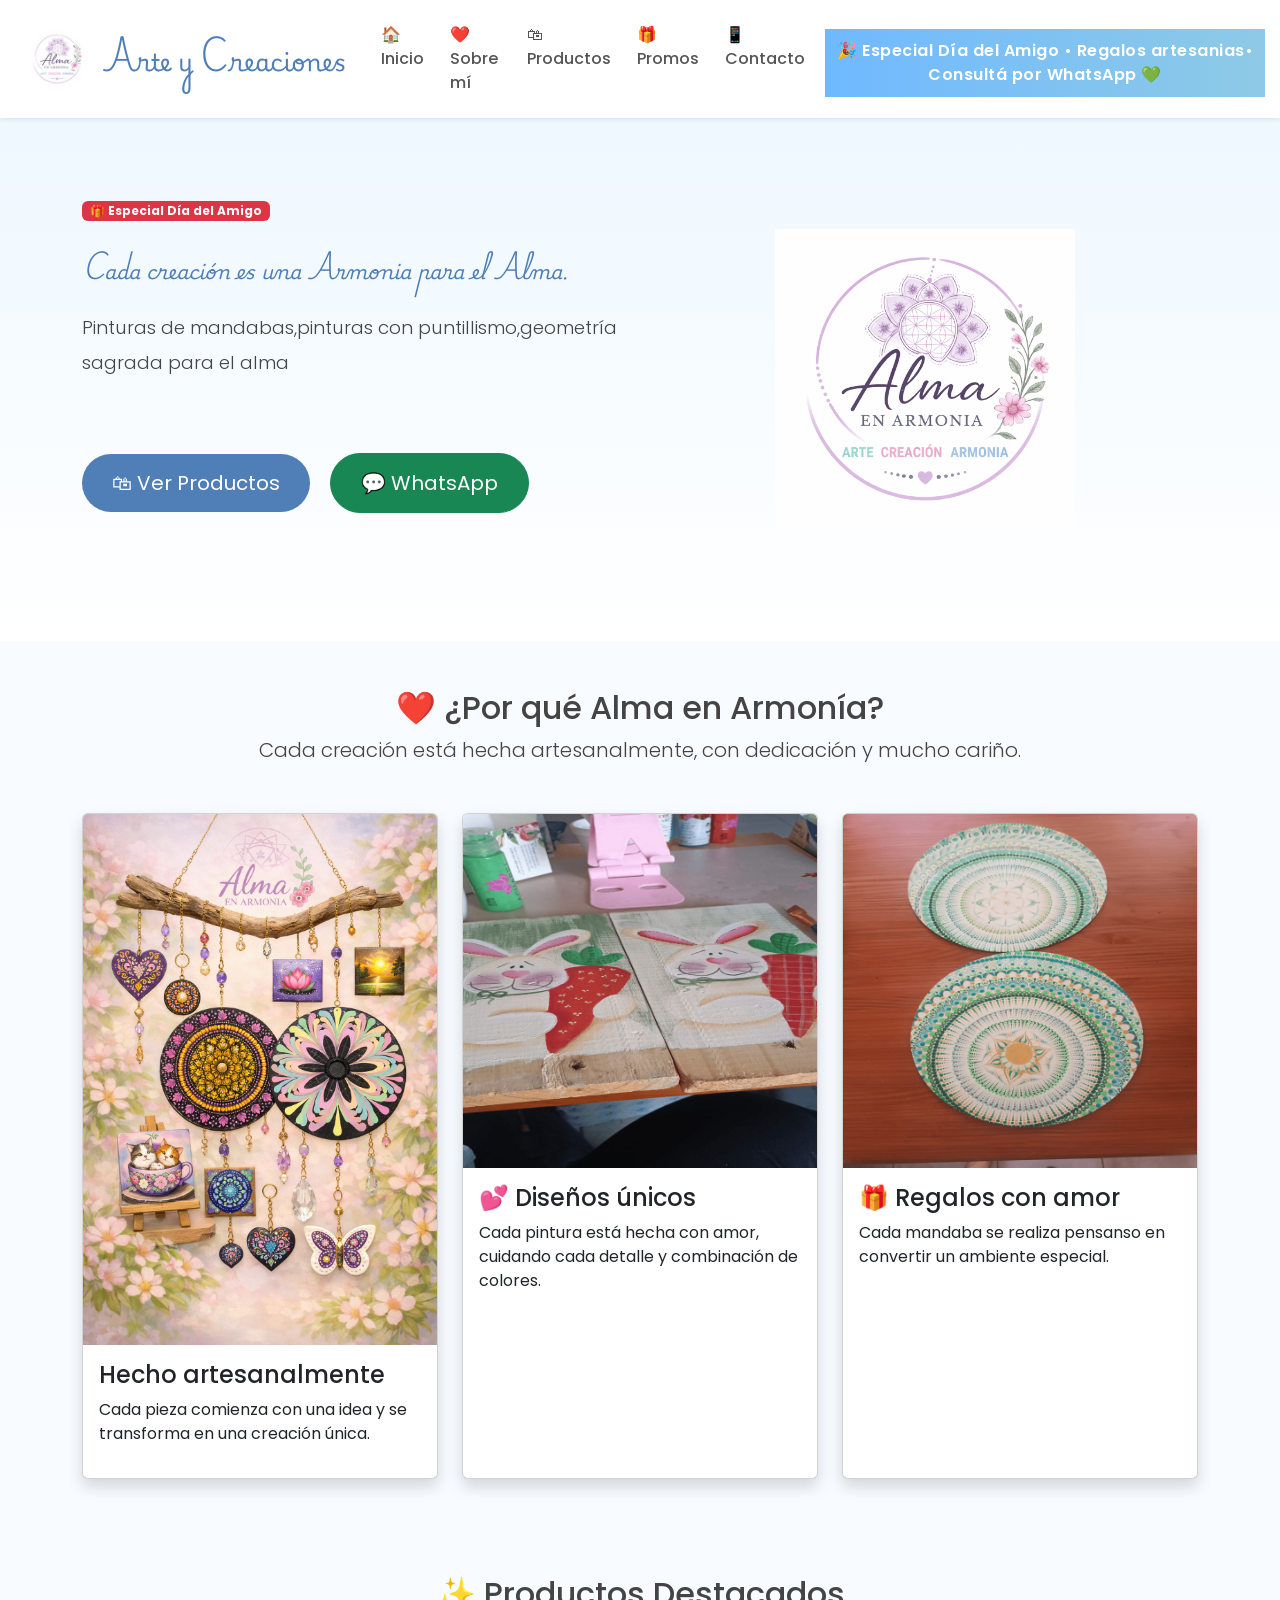
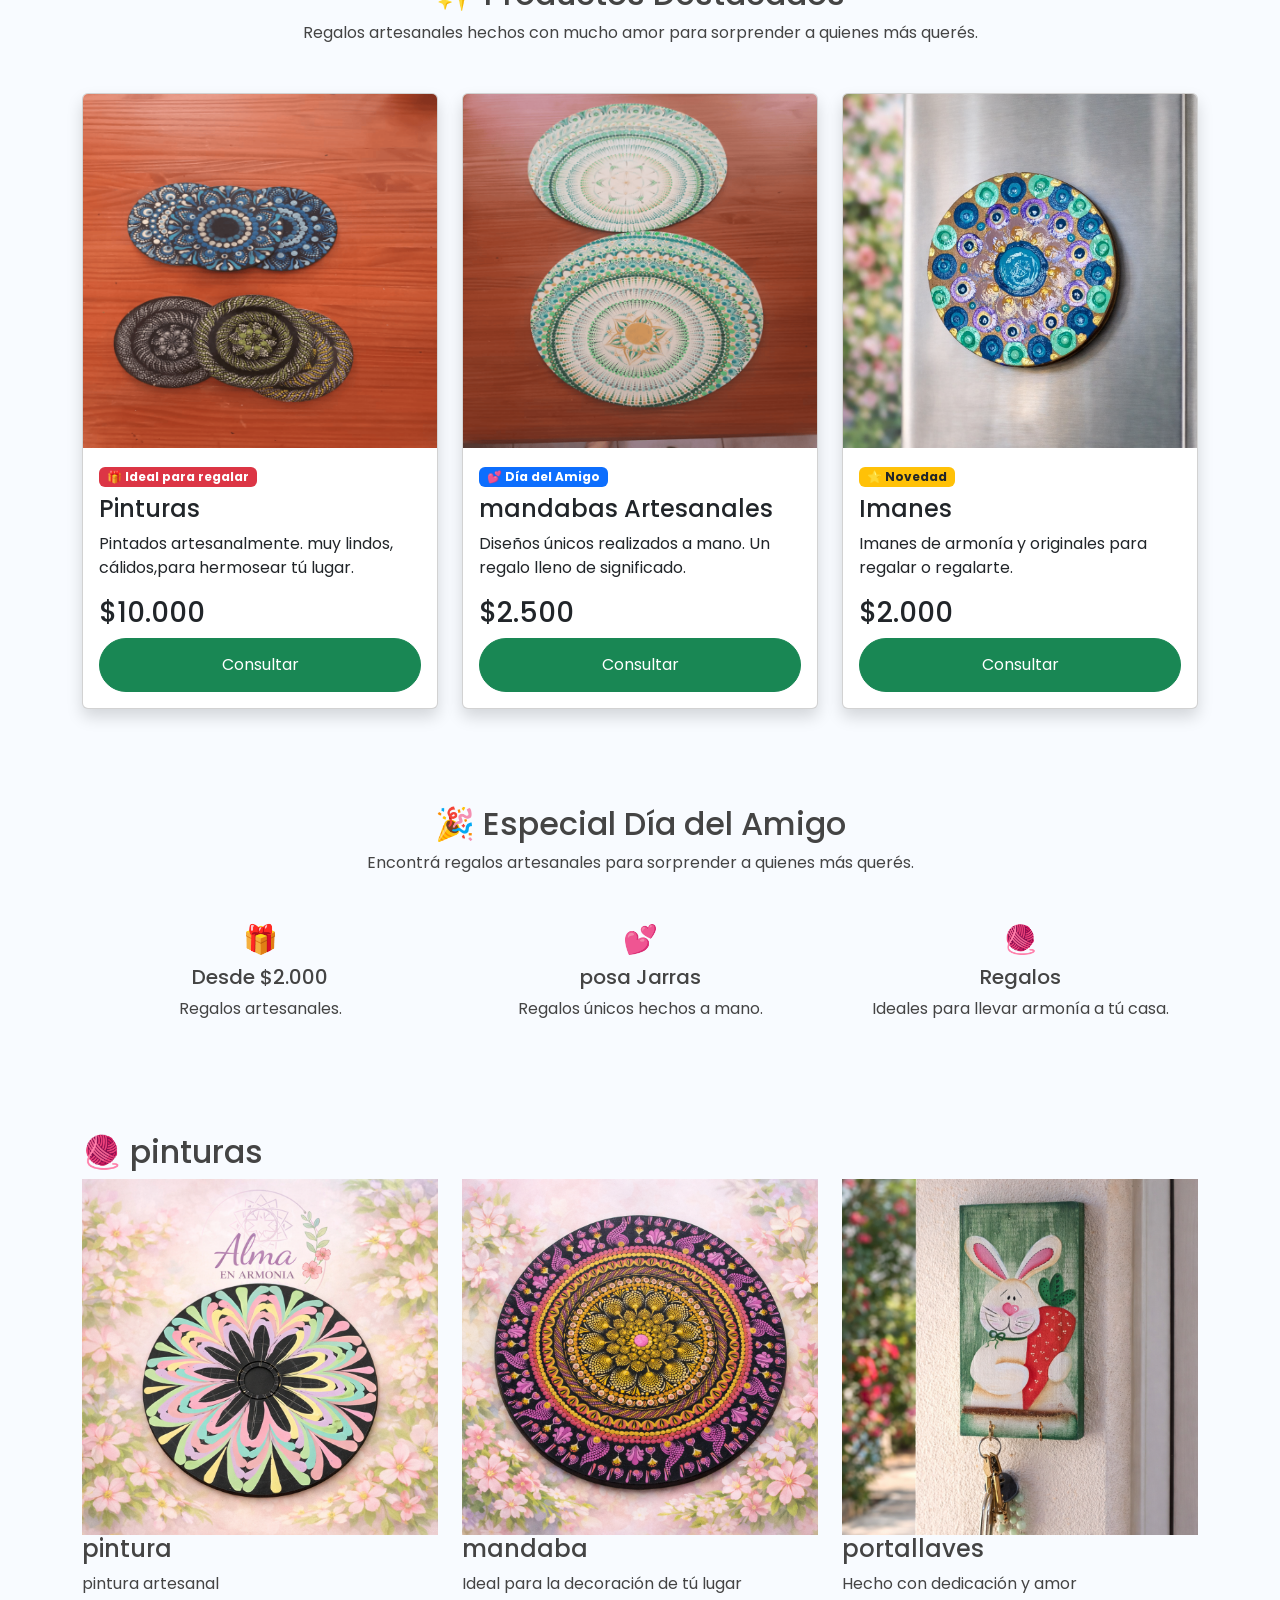
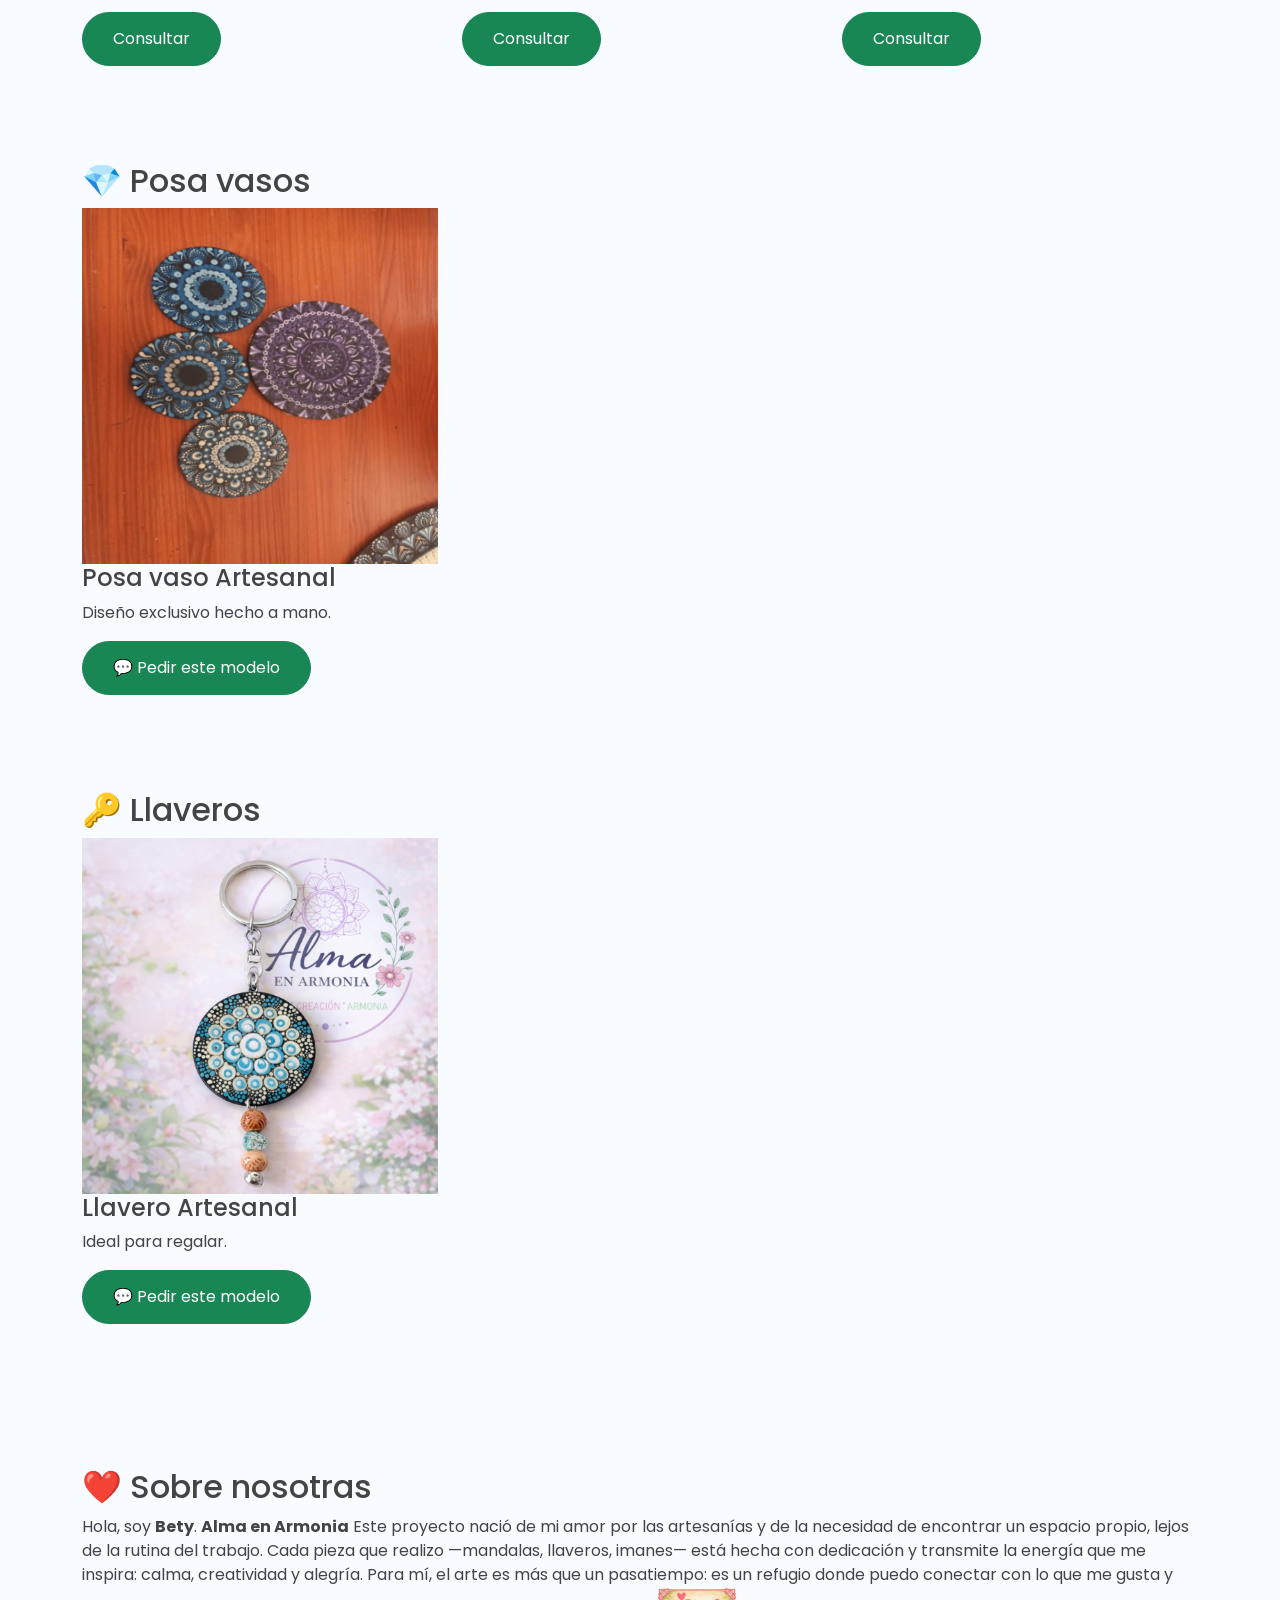
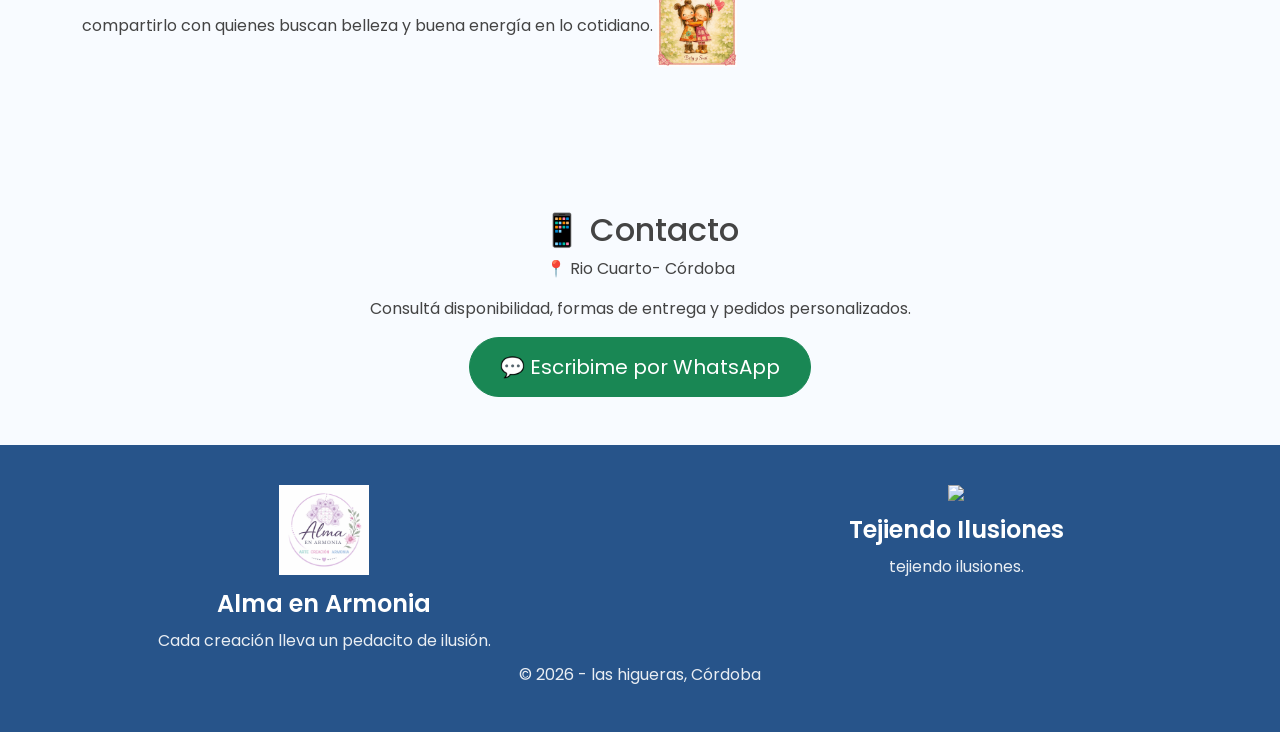
==== index.html @ ae24ccfe "log" ====
<!DOCTYPE html>
<html lang="es">

<head>

<meta charset="UTF-8">
<meta name="viewport" content="width=device-width, initial-scale=1">

<title>Alma en armonia</title>

<link href="https://cdn.jsdelivr.net/npm/bootstrap@5.3.8/dist/css/bootstrap.min.css" rel="stylesheet">

<link rel="stylesheet" href="estilos.css">

<link rel="preconnect" href="https://fonts.googleapis.com">

<link rel="preconnect" href="https://fonts.gstatic.com" crossorigin>

<link href="https://fonts.googleapis.com/css2?family=Poppins:wght@300;400;500;600;700&display=swap" rel="stylesheet">

<link rel="preconnect" href="https://fonts.googleapis.com">
<link rel="preconnect" href="https://fonts.gstatic.com" crossorigin>
<link href="https://fonts.googleapis.com/css2?family=Playwrite+ID:wght@100..400&display=swap" rel="stylesheet">

</head>

<body>

<!--================== NAVBAR ==================-->


<nav class="navbar navbar-expand-lg navbar-light bg-white shadow-sm sticky-top">

<div class="container">

<a class="navbar-brand d-flex align-items-center" href="#">

<img src="img/logo.png" class="logo-menu">

<span class="titulo-menu">

Arte y Creaciones

</span>

</a>

<button class="navbar-toggler"
type="button"
data-bs-toggle="collapse"
data-bs-target="#menu">

<span class="navbar-toggler-icon"></span>

</button>

<div class="collapse navbar-collapse"
id="menu">

<ul class="navbar-nav ms-auto">

<li class="nav-item">
<a class="nav-link" href="#inicio">
🏠 Inicio
</a>
</li>

<li class="nav-item">
<a class="nav-link" href="#sobre">
❤️ Sobre mí
</a>
</li>

<li class="nav-item">
<a class="nav-link" href="#productos">
🛍 Productos
</a>
</li>

<li class="nav-item">
<a class="nav-link" href="#promos">
🎁 Promos
</a>
</li>

<li class="nav-item">
<a class="nav-link" href="#contacto">
📱 Contacto
</a>
</li>

</ul>

</div>

</div>
<!-- BARRA SUPERIOR -->

<div class="promo-top mt-2">

    🎉 Especial Día del Amigo • Regalos artesanias• Consultá por WhatsApp 💚

</div>
</nav>

<!--================= HERO ==================-->

<header id="inicio" class="hero">

<div class="container">

<div class="row align-items-center">

<div class="col-lg-6 text-center text-lg-start">

<span class="badge bg-danger mb-3">
🎁 Especial Día del Amigo
</span>

<h3 class="frase">

Cada creación es una Armonia para el Alma.
</h3>

<p class="lead mt-4">

Pinturas de mandabas,pinturas con puntillismo,geometría sagrada para el alma
</p>

<div class="mt-4">

<a href="#productos"
class="btn btn-primary btn-lg me-3">

🛍 Ver Productos

</a>

<a href="https://wa.me/543584186004"
target="_blank"
class="btn btn-success btn-lg my-5">

💬 WhatsApp

</a>

</div>

</div>


<div class="col-lg-6 text-center">

<img src="img/logo.png"
class="logo-principal img-fluid">

</div>

</div>

</div>

</header>
<!-- ===========================
¿POR QUÉ ELEGIR Alma en Arminia?
=========================== -->

<section id="historia" class="container py-5">

<div class="text-center mb-5">

<h2 class="titulo-seccion">

❤️ ¿Por qué Alma en Armonía?

</h2>

<p class="lead">

Cada creación está hecha artesanalmente, con dedicación y mucho cariño.

</p>

</div>

<div class="row g-4">

<div class="col-lg-4">

<div class="card h-100 shadow">

<img src="img/portada.png"
class="card-img-top historia-img"
alt="Creando llavero">

<div class="card-body">

<h4> Hecho artesanalmente</h4>

<p>

Cada pieza comienza con una idea  y se transforma en una creación única.

</p>

</div>

</div>

</div>

<div class="col-lg-4">

<div class="card h-100 shadow">

<img src="img/pinturas1.png"
class="card-img-top historia-img"
alt="Pinturas">

<div class="card-body">

<h4>💕 Diseños únicos</h4>

<p>

Cada pintura está hecha con amor, cuidando cada detalle y combinación de colores.

</p>

</div>

</div>

</div>

<div class="col-lg-4">

<div class="card h-100 shadow">

<img src="img/mandabas1.png"
class="card-img-top historia-img"
alt="Llaveros">

<div class="card-body">

<h4>🎁 Regalos con amor</h4>

<p>

Cada mandaba se realiza pensanso en convertir un ambiente especial.

</p>

</div>

</div>

</div>

</div>

</section>



<!--================== CARRUSEL ==================-->
<!-- PRODUCTOS DESTACADOS -->

<section id="productos" class="container py-5">

    <div class="text-center mb-5">
        <h2 class="titulo-seccion">
            ✨ Productos Destacados
        </h2>

        <p class="subtitulo">
            Regalos artesanales hechos con mucho amor para sorprender a quienes más querés.
        </p>
    </div>

    <div class="row g-4">

        <!-- pinturas -->

        <div class="col-md-4">

            <div class="card producto shadow h-100">

                <img src="img/posaVaso2.png" class="card-img-top" alt="pinturas">

                <div class="card-body">

                    <span class="badge bg-danger mb-2">
                        🎁 Ideal para regalar
                    </span>

                    <h4>Pinturas</h4>

                    <p>
                        Pintados artesanalmente.
                        muy lindos, cálidos,para hermosear tú lugar.
                    </p>

                    <h3 class="precio">$10.000</h3>

                    <a
                    href="https://wa.me/543584186004?text=Hola%20Bety,%20me%20interesan%20los%llaveros%20artesanales."
                    target="_blank"
                    class="btn btn-success w-100">

                    <i class="bi bi-whatsapp"></i>

                    Consultar

                    </a>

                </div>

            </div>

        </div>


        <!-- mandabas -->

        <div class="col-md-4">

            <div class="card producto shadow h-100">

                <img src="img/mandabas1.png" class="card-img-top" alt="Mandabas">

                <div class="card-body">

                    <span class="badge bg-primary mb-2">
                        💕 Día del Amigo
                    </span>

                    <h4>mandabas Artesanales</h4>

                    <p>
                        Diseños únicos realizados a mano.
                        Un regalo lleno de significado.
                    </p>

                    <h3 class="precio">$2.500</h3>

                    <a
                    href="https://wa.me/543584186004?text=Hola%20Bety,%20quiero%20información%20sobre%20las%20mandabas."
                    target="_blank"
                    class="btn btn-success w-100">

                    <i class="bi bi-whatsapp"></i>

                    Consultar

                    </a>

                </div>

            </div>

        </div>


        <!-- imanes -->

        <div class="col-md-4">

            <div class="card producto shadow h-100">

                <img src="img/imanes1.png" class="card-img-top" alt="Imanes">

                <div class="card-body">

                    <span class="badge bg-warning text-dark mb-2">
                        ⭐ Novedad
                    </span>

                    <h4>Imanes</h4>

                    <p>
                        Imanes de armonía y originales para regalar o regalarte.
                    </p>

                    <h3 class="precio">$2.000</h3>

                    <a
                    href="https://wa.me/543584186004?text=Hola%20Bety,%20me%20gustaría%20conocer%20los%20imanes."
                    target="_blank"
                    class="btn btn-success w-100">

                    <i class="bi bi-whatsapp"></i>

                    Consultar

                    </a>

                </div>

            </div>

        </div>

    </div>

</section>
<section id="promos" class="container py-5">

<div class="text-center">

<h2>🎉 Especial Día del Amigo</h2>

<p>

Encontrá regalos artesanales para sorprender a quienes más querés.

</p>

</div>

<div class="row text-center mt-5">

<div class="col-md-4">

<h3>🎁</h3>

<h5>Desde $2.000</h5>

<p>Regalos artesanales.</p>

</div>

<div class="col-md-4">

<h3>💕</h3>

<h5>posa Jarras</h5>

<p>Regalos únicos hechos a mano.</p>

</div>

<div class="col-md-4">

<h3>🧶</h3>

<h5>Regalos</h5>

<p>Ideales para llevar armonía a tú casa.</p>

</div>

</div>

</section>

<!--================== pinturas ==================-->

<section id="pinturas" class="container py-5">

    <h2 class="titulo-seccion">
        🧶 pinturas
    </h2>

    <div class="row g-4">

        <div class="col-md-4">
            <div class="producto">

                <img src="img/pintura8.png" class="img-fluid">

                <h4>pintura</h4>

                <p>
                    pintura artesanal
                </p>

                <a href="https://wa.me/543584186004"
                   target="_blank"
                   class="btn btn-success">
                    Consultar
                </a>

            </div>
        </div>

        <div class="col-md-4">
            <div class="producto">

                <img src="img/pinturas4 (2).png" class="img-fluid">

                <h4>mandaba</h4>

                <p>
                    Ideal para la decoración de tú lugar
                </p>

                <a href="https://wa.me/543584186004"
                   target="_blank"
                   class="btn btn-success">
                    Consultar
                </a>

            </div>
        </div>

        <div class="col-md-4">
            <div class="producto">

                <img src="img/portallaves1 (1).png" class="img-fluid">

                <h4>portallaves</h4>

                <p>
                    Hecho con dedicación y amor
                </p>

                <a href="https://wa.me/543584186004"
                   target="_blank"
                   class="btn btn-success">
                    Consultar
                </a>

            </div>
        </div>

    </div>

</section>

<!--================== Posavasos ==================-->

<section id="posa vasos" class="container py-5">

    <h2 class="titulo-seccion">
        💎 Posa vasos
    </h2>

    <div class="row g-4">

        <div class="col-md-4">
            <div class="producto">
                <img src="img/posaVaso.png" class="img-fluid">
                <h4>Posa vaso Artesanal</h4>
                <p>Diseño exclusivo hecho a mano.</p>

                <a href="https://wa.me/5493584321116"
                   target="_blank"
                   class="btn btn-success">
                    💬 Pedir este modelo
                </a>
            </div>
        </div>

    </div>

</section>


<!--================== LLAVEROS ==================-->

<section id="llaveros" class="container py-5">

    <h2 class="titulo-seccion">
        🔑 Llaveros
    </h2>

    <div class="row g-4">

        <div class="col-md-4">
            <div class="producto">

                <img src="img/llaveros1.png" class="img-fluid">

                <h4>Llavero Artesanal</h4>

                <p>Ideal para regalar.</p>

                <a href="https://wa.me/543584186004"
                   target="_blank"
                   class="btn btn-success">
                    💬 Pedir este modelo
                </a>

            </div>
        </div>

    </div>

</section>


<!--================== SOBRE MI ==================-->

<section id="sobre" class="container py-5">

<div class="sobre-mi my-5">

<h2>❤️ Sobre nosotras</h2>

<p>

Hola, soy <strong>Bety</strong>.
<strong>Alma en Armonia</strong> 
 Este proyecto nació de mi amor por las artesanías y de la necesidad de encontrar un espacio propio, lejos de la rutina del trabajo.

Cada pieza que realizo —mandalas, llaveros, imanes— está hecha con dedicación y transmite la energía que me inspira: calma, creatividad y alegría. Para mí, el arte es más que un pasatiempo: es un refugio donde puedo conectar con lo que me gusta y compartirlo con quienes buscan belleza y buena energía en lo cotidiano.
<img src="img/nosotras.png" alt="Bety y Susi" width="80" height="80">
</p>

</div>

</section>


<!--================== CONTACTO ==================-->

<section id="contacto" class="container py-5">

<div class="text-center">

<h2>📱 Contacto</h2>

<p>

📍 Rio Cuarto- Córdoba

</p>

<p>

Consultá disponibilidad, formas de entrega y pedidos personalizados.

</p>

<a href="https://wa.me/543584186004?text=Hola%20Bety,%20quiero%20hacer%20una%20consulta."
target="_blank"
class="btn btn-success btn-lg">

💬 Escribime por WhatsApp

</a>

</div>

</section>

<!--================== FOOTER ==================-->

<footer class="footer">
<div class="row">
    <div class="col-md-6">
        <img src="img/logo.png"
class="logo-footer">

<h4>Alma en Armonia</h4>

<p>

Cada creación lleva un pedacito de ilusión.

</p>
    </div>

    <div class="col-md-6">
<a href="https://sublanco.github.io/tejiendo-ilusiones/">
<img src="https://sublanco.github.io/tejiendo-ilusiones/img/logo.png"
class="logo-footer">
</a>
<h4>Tejiendo Ilusiones</h4>

<p>

tejiendo ilusiones.

</p>
</div>
</div>


<p>

© 2026 - las higueras, Córdoba

</p>

</footer>

<script src="https://cdn.jsdelivr.net/npm/bootstrap@5.3.8/dist/js/bootstrap.bundle.min.js"></script>

<script src="script.js"></script>

</body>

</html>
---- estilos.css ----
/*=========================================
ALMA EN ARMONIA 1
=========================================*/

@import url('https://fonts.googleapis.com/css2?family=Poppins:wght@300;400;500;600;700;800&display=swap');

*{
    margin:0;
    padding:0;
    box-sizing:border-box;
}

html{
    scroll-behavior:smooth;
}

body{

    font-family:'Poppins',sans-serif;

    background:#f8fbff;

    color:#444;

}

/*=========================================
COLORES
=========================================*/

:root{

--celeste:#8ecae6;

--azul:#4f7fb6;

--azulOscuro:#27548A;

--blanco:#ffffff;

--gris:#f2f5f8;

--verde:#25D366;

--sombra:0 10px 25px rgba(0,0,0,.10);

}

/*=========================================
BARRA SUPERIOR
=========================================*/

.promo-top{

background:linear-gradient(90deg,#6fb9ff,#8ecae6);

color:white;

text-align:center;

padding:10px;

font-weight:600;

letter-spacing:.5px;

}

/*=========================================
NAVBAR
=========================================*/

.navbar{

background:white!important;

box-shadow:0 3px 12px rgba(0,0,0,.08);

padding:15px;

}

.logo-menu{

width:60px;

border-radius:50%;

}

.titulo-menu{

margin-left:15px;

font-family: "Playwrite ID", cursive;
font-size: 1.5rem;
font-weight: 700;
font-style: normal;

color:var(--azul);

}

.nav-link{

font-weight:500;

margin-left:10px;

color:#555!important;

transition:.3s;

}

.nav-link:hover{

color:var(--azul)!important;

}

/*=========================================
HERO
=========================================*/

.hero{

padding:80px 0;

background:linear-gradient(#eef8ff,#ffffff);

}

.logo-principal{

width:300px;

animation:flotar 4s infinite;

}

.hero h1{

font-size:3.4rem;

font-weight:800;

color:var(--azulOscuro);

}

.frase{

margin-top:15px;

font-size:1.2rem;

font-weight:500;

color:var(--azul);

font-style:italic;

font-family: "Playwrite ID", cursive;

line-height: 1.8;

}

.hero p{

font-size:1.15rem;

line-height:1.9;

margin-top:25px;

}

.btn-primary{

background:var(--azul);

border:none;

padding:14px 30px;

border-radius:50px;

}

.btn-success{

border-radius:50px;

padding:14px 30px;

}

.btn-primary:hover{

background:var(--azulOscuro);

}

/*=========================================
ANIMACIÓN
=========================================*/

@keyframes flotar{

0%{

transform:translateY(0px);

}

50%{

transform:translateY(-10px);

}

100%{

transform:translateY(0px);

}
}
/*=========================================
FOOTER
=========================================*/

.footer{

    background:#27548A;
    color:white;
    text-align:center;
    padding:40px 20px;
}

.logo-footer{
    width:90px;
    height:auto;
    margin-bottom:15px;
}

.footer h4{
    margin-bottom:10px;
    font-weight:600;
}

.footer p{
    margin:5px 0;
    opacity:0.9;
}
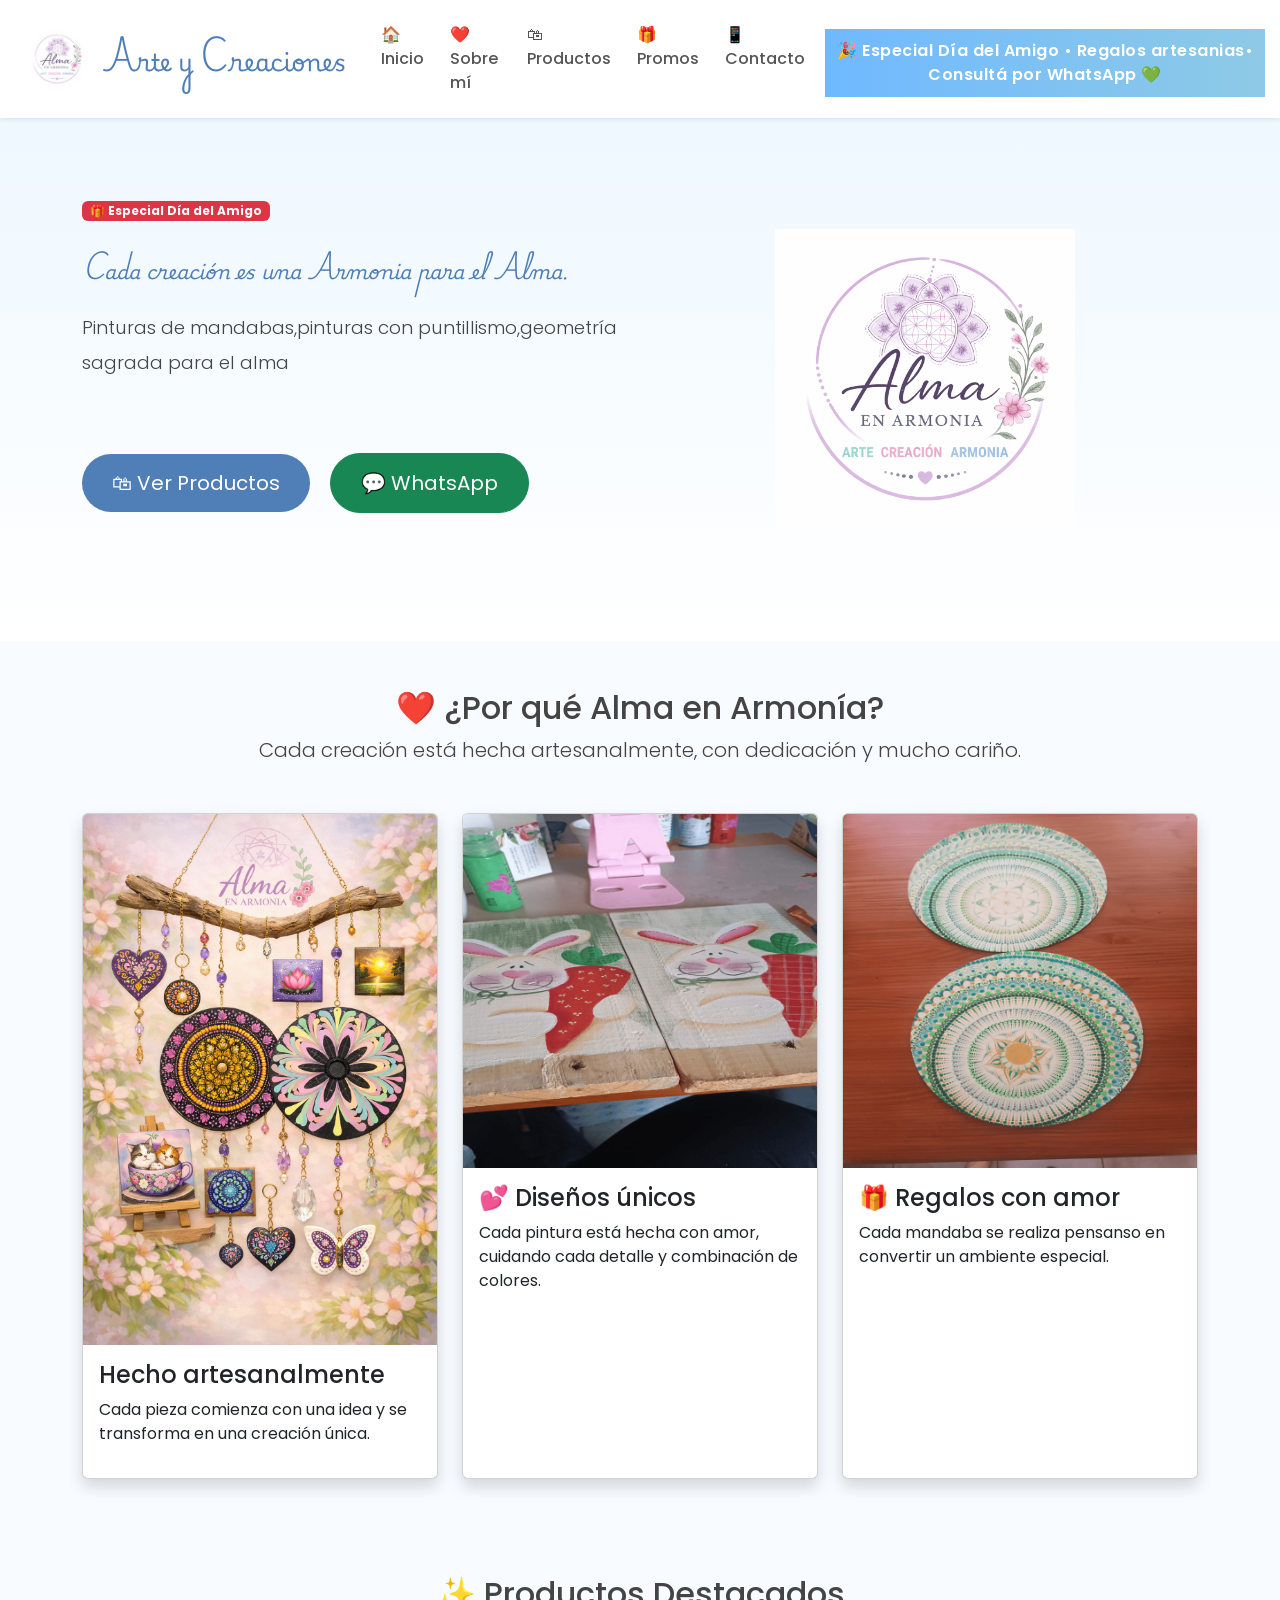
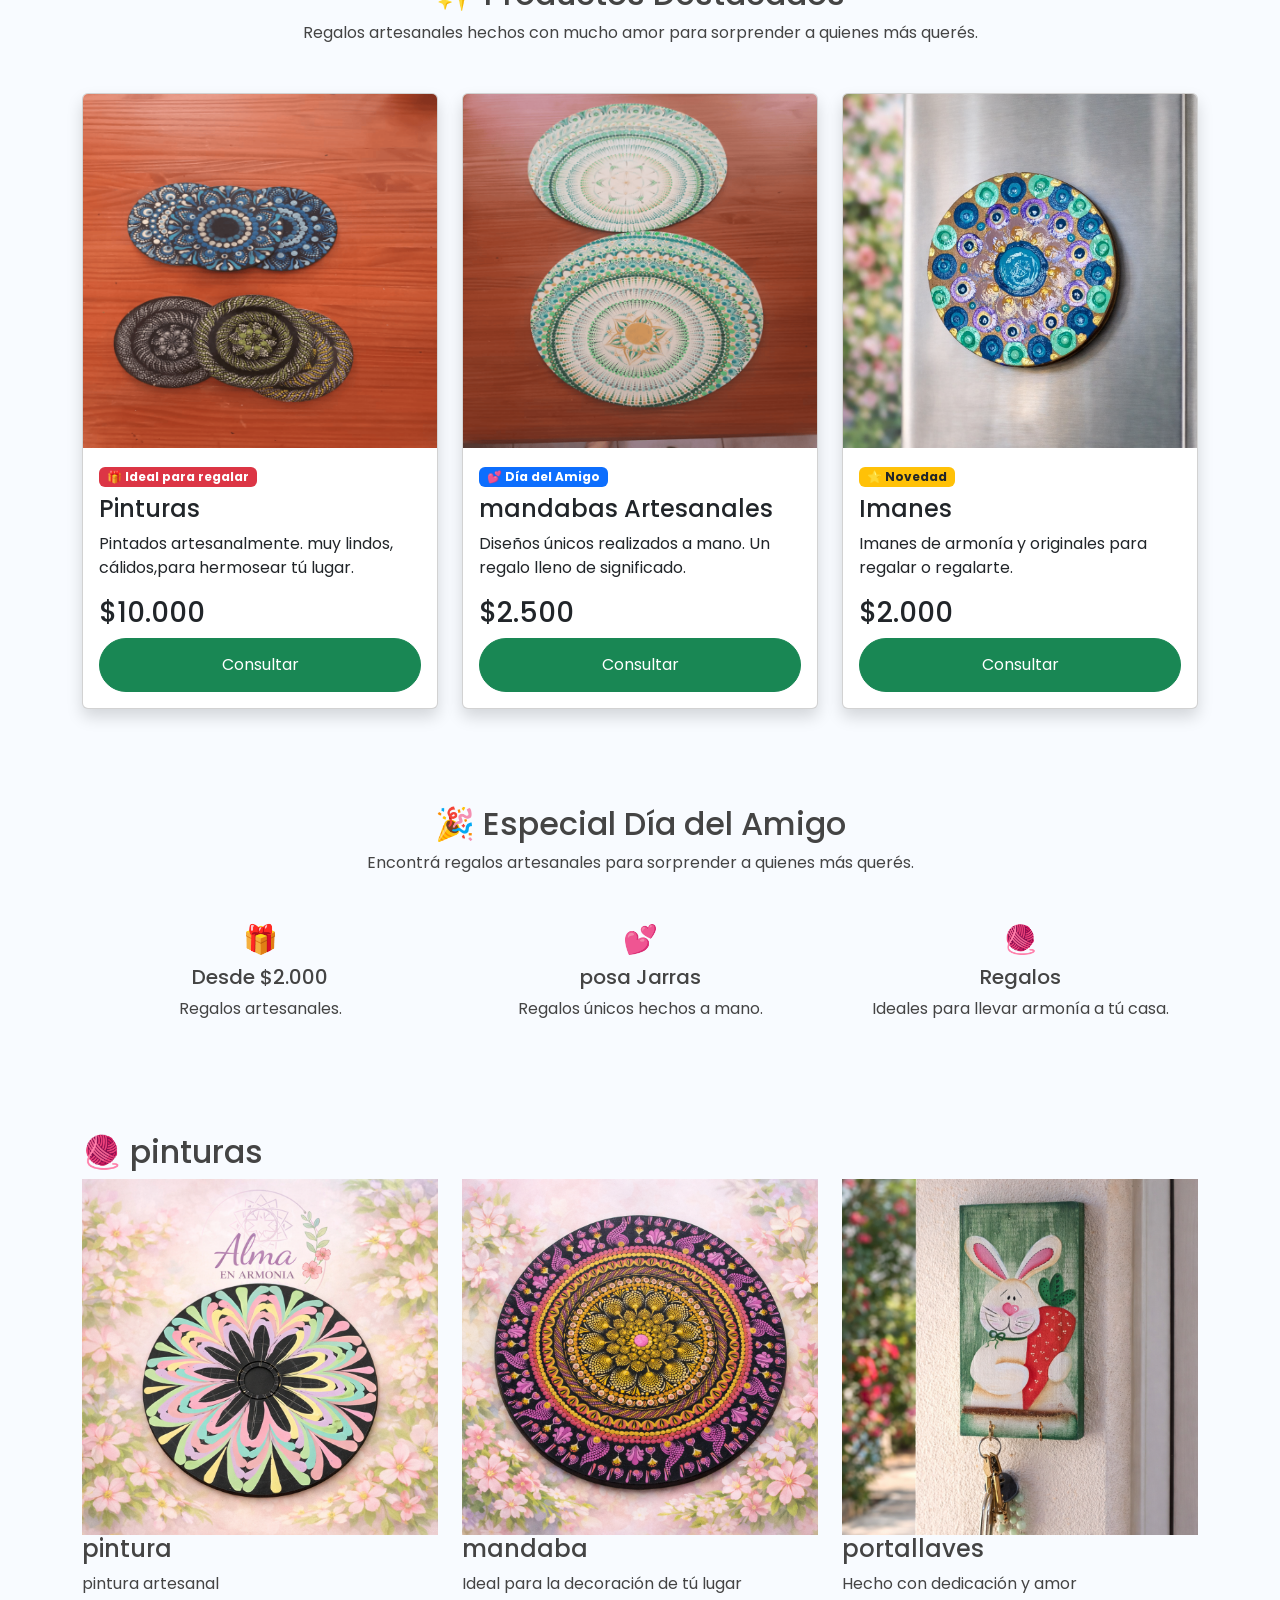
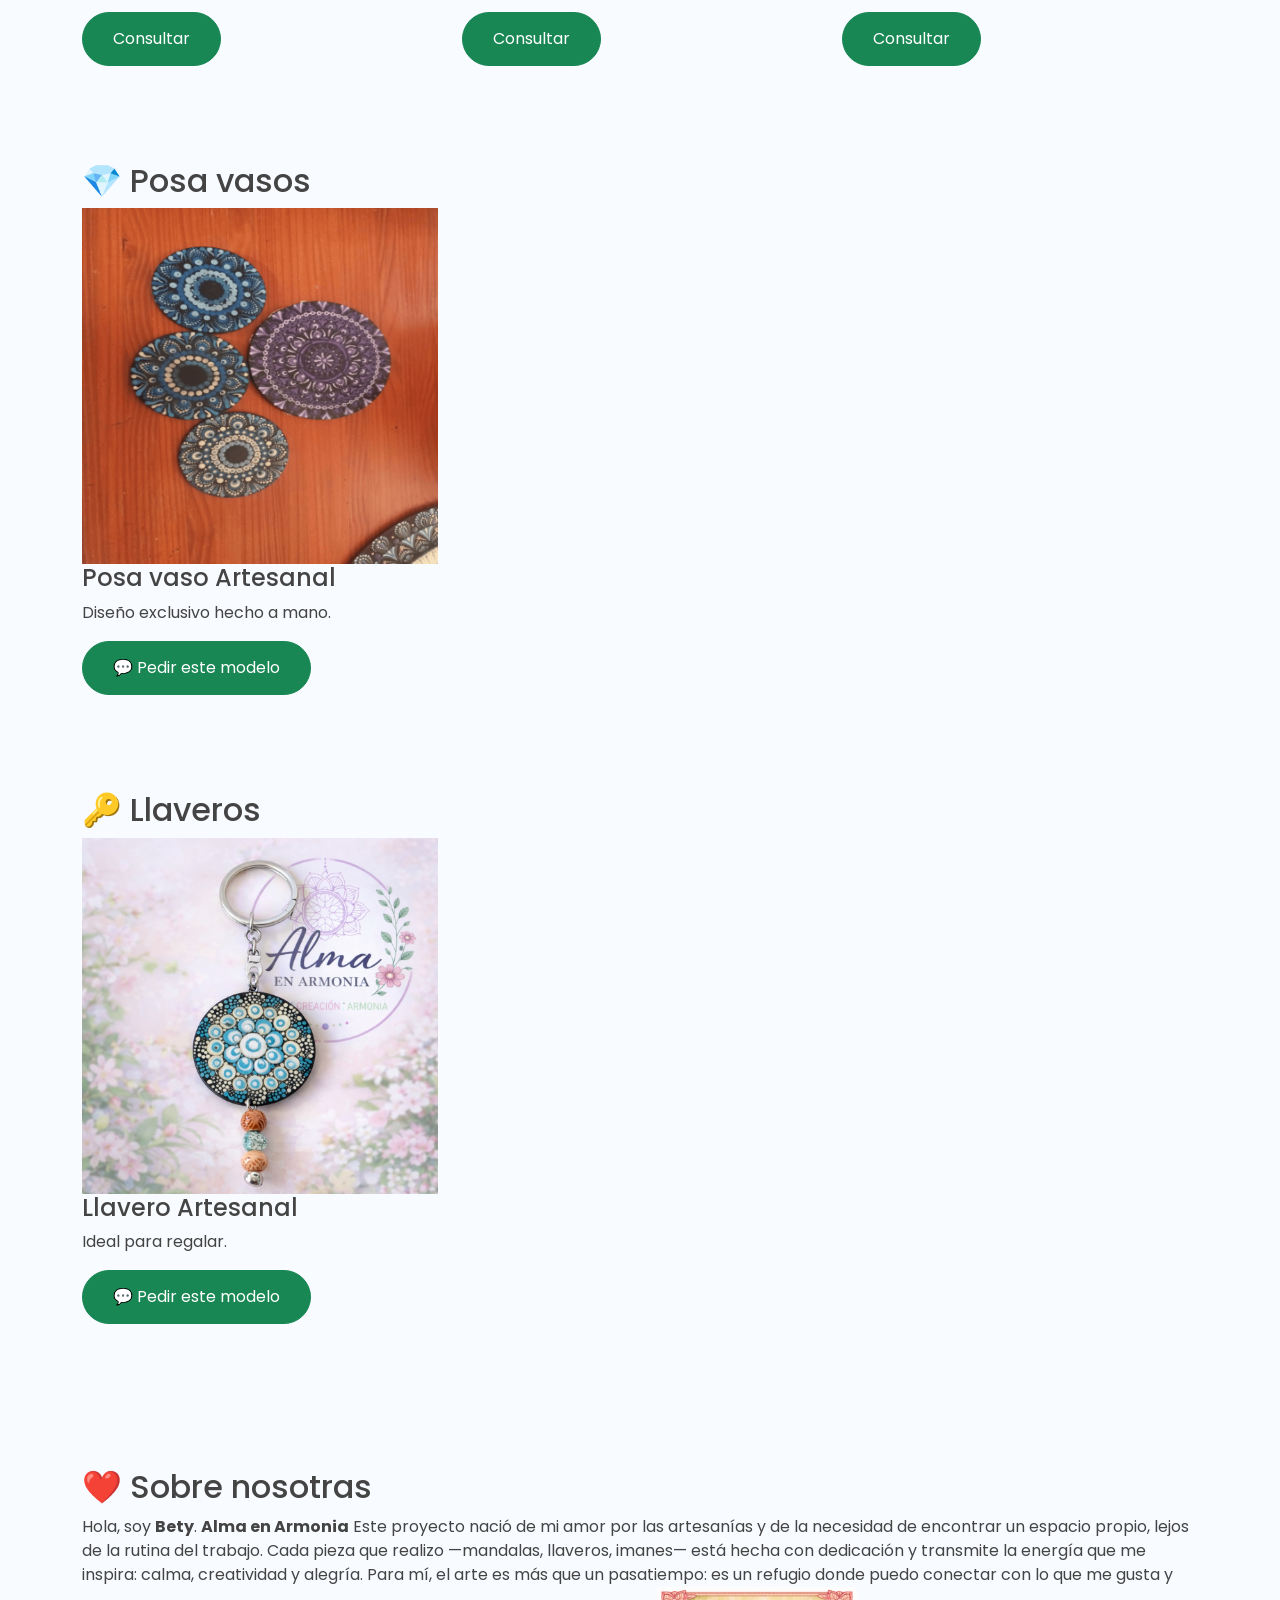
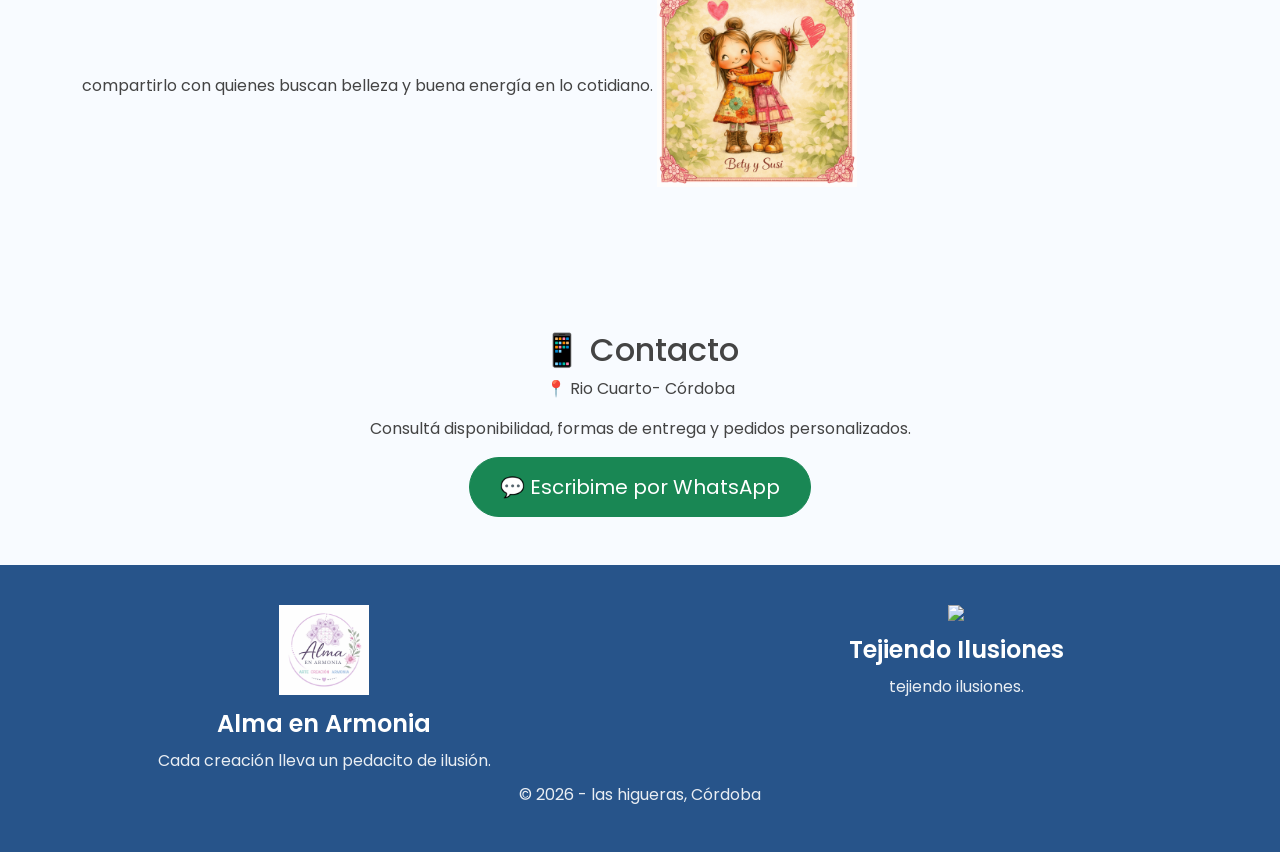
==== commit 4e7ad3f7: "somos nosotras" ====
--- a/index.html
+++ b/index.html
@@ -605,7 +605,7 @@
  Este proyecto nació de mi amor por las artesanías y de la necesidad de encontrar un espacio propio, lejos de la rutina del trabajo.
 
 Cada pieza que realizo —mandalas, llaveros, imanes— está hecha con dedicación y transmite la energía que me inspira: calma, creatividad y alegría. Para mí, el arte es más que un pasatiempo: es un refugio donde puedo conectar con lo que me gusta y compartirlo con quienes buscan belleza y buena energía en lo cotidiano.
-<img src="img/nosotras.png" alt="Bety y Susi" width="80" height="80">
+<img src="img/nosotras.png" alt="Bety y Susi" width="200" height="200">
 </p>
 
 </div>
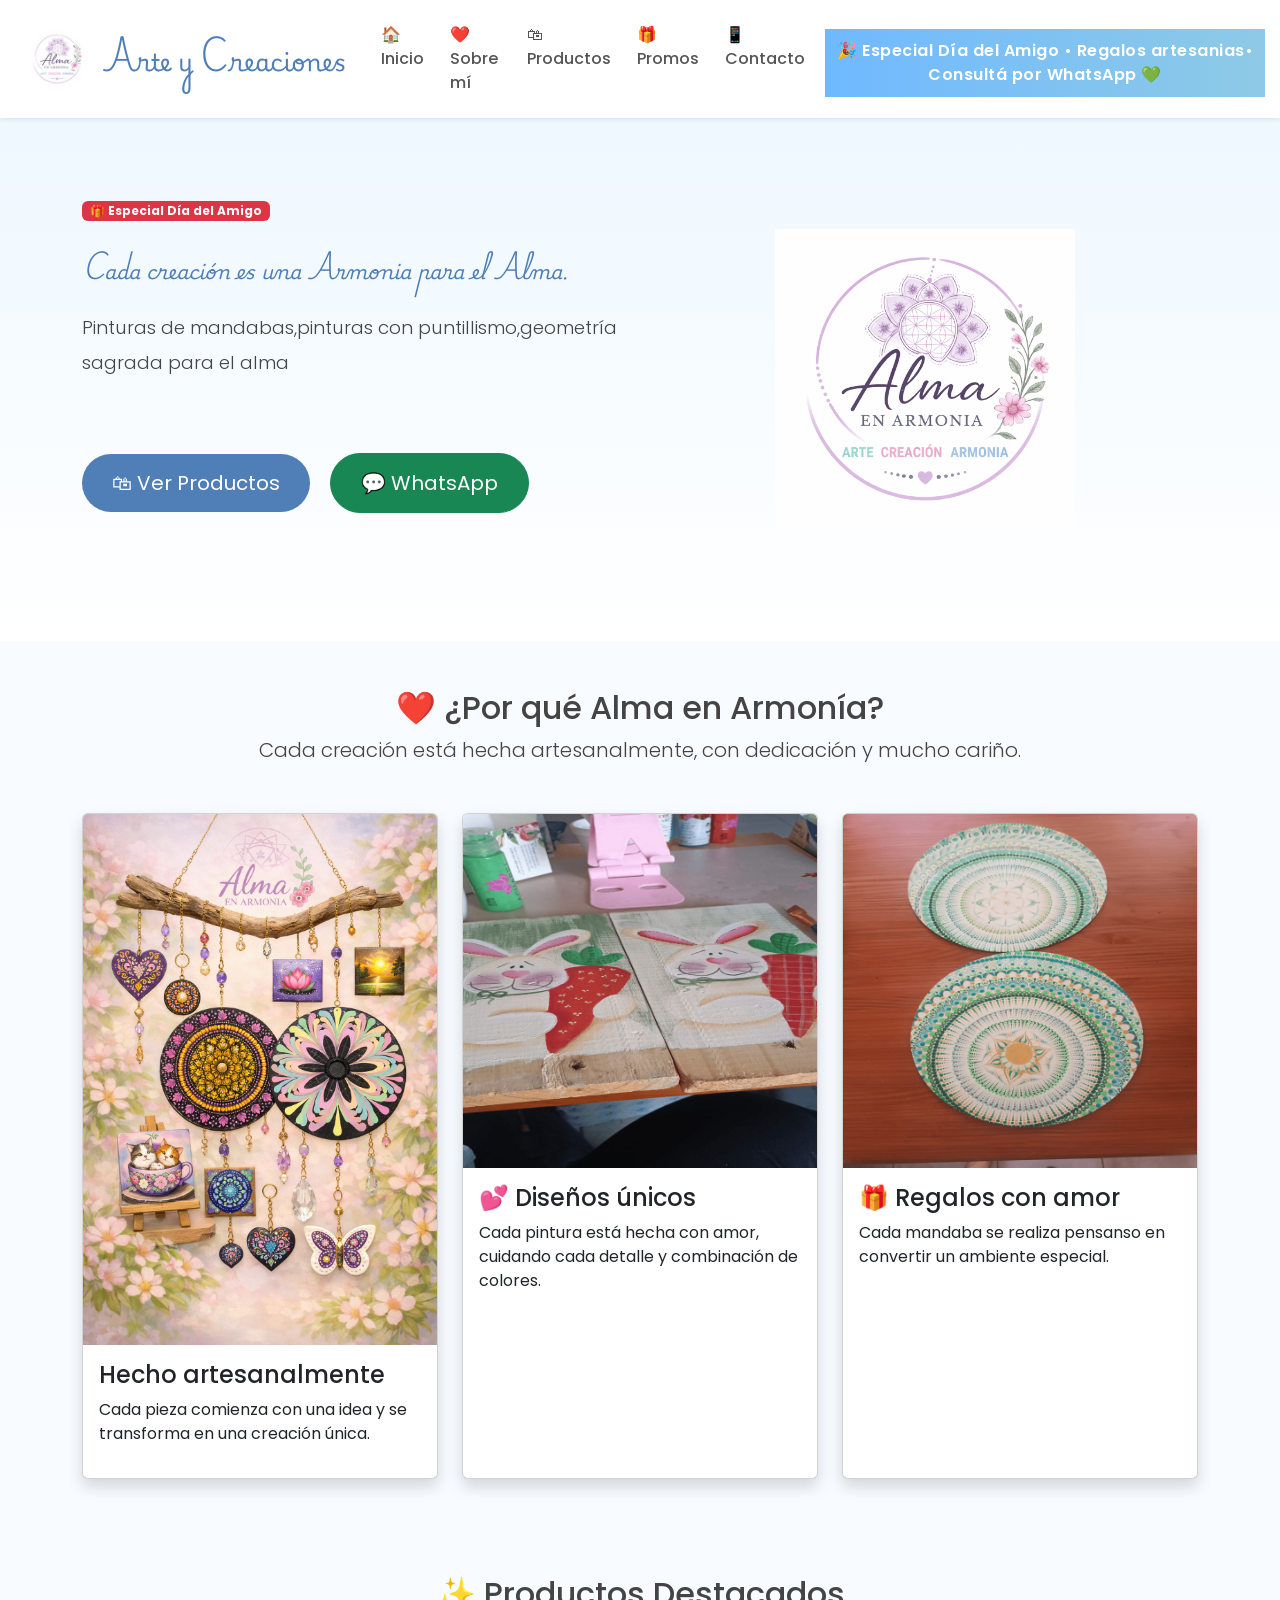
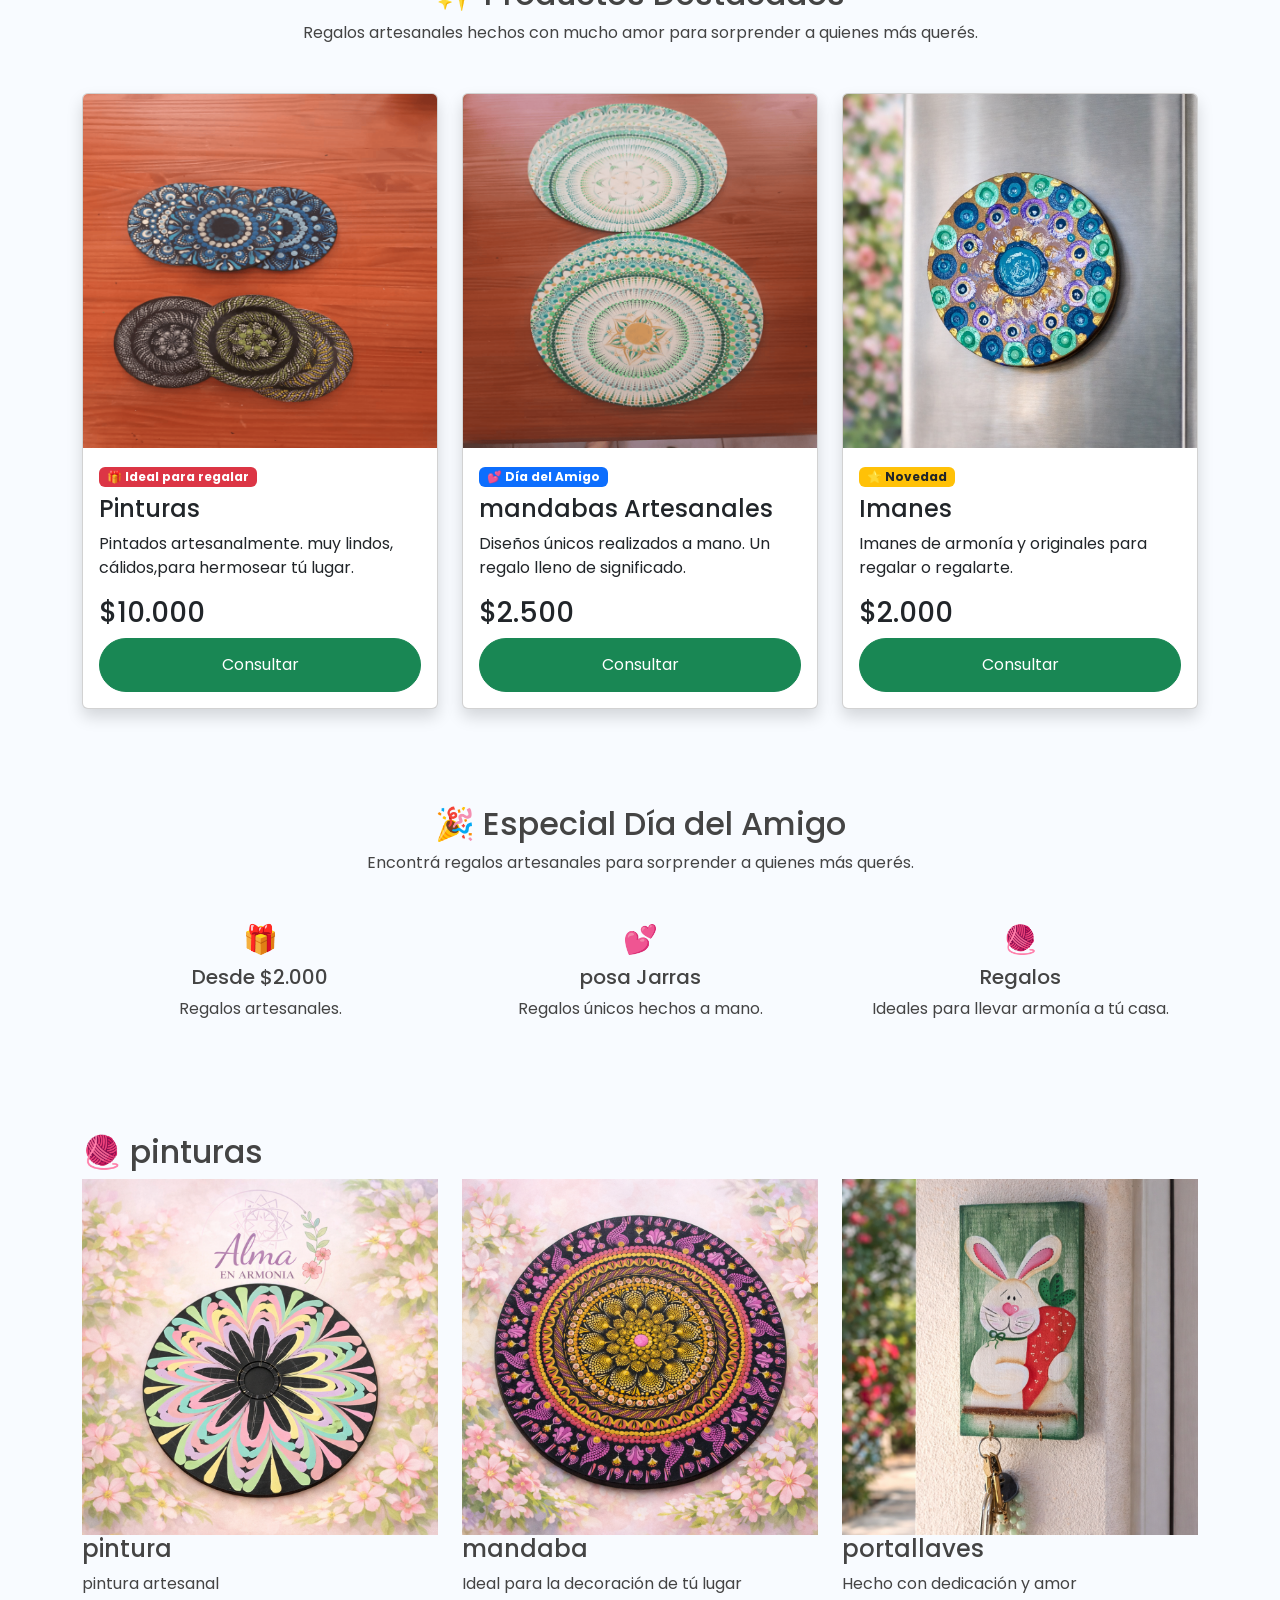
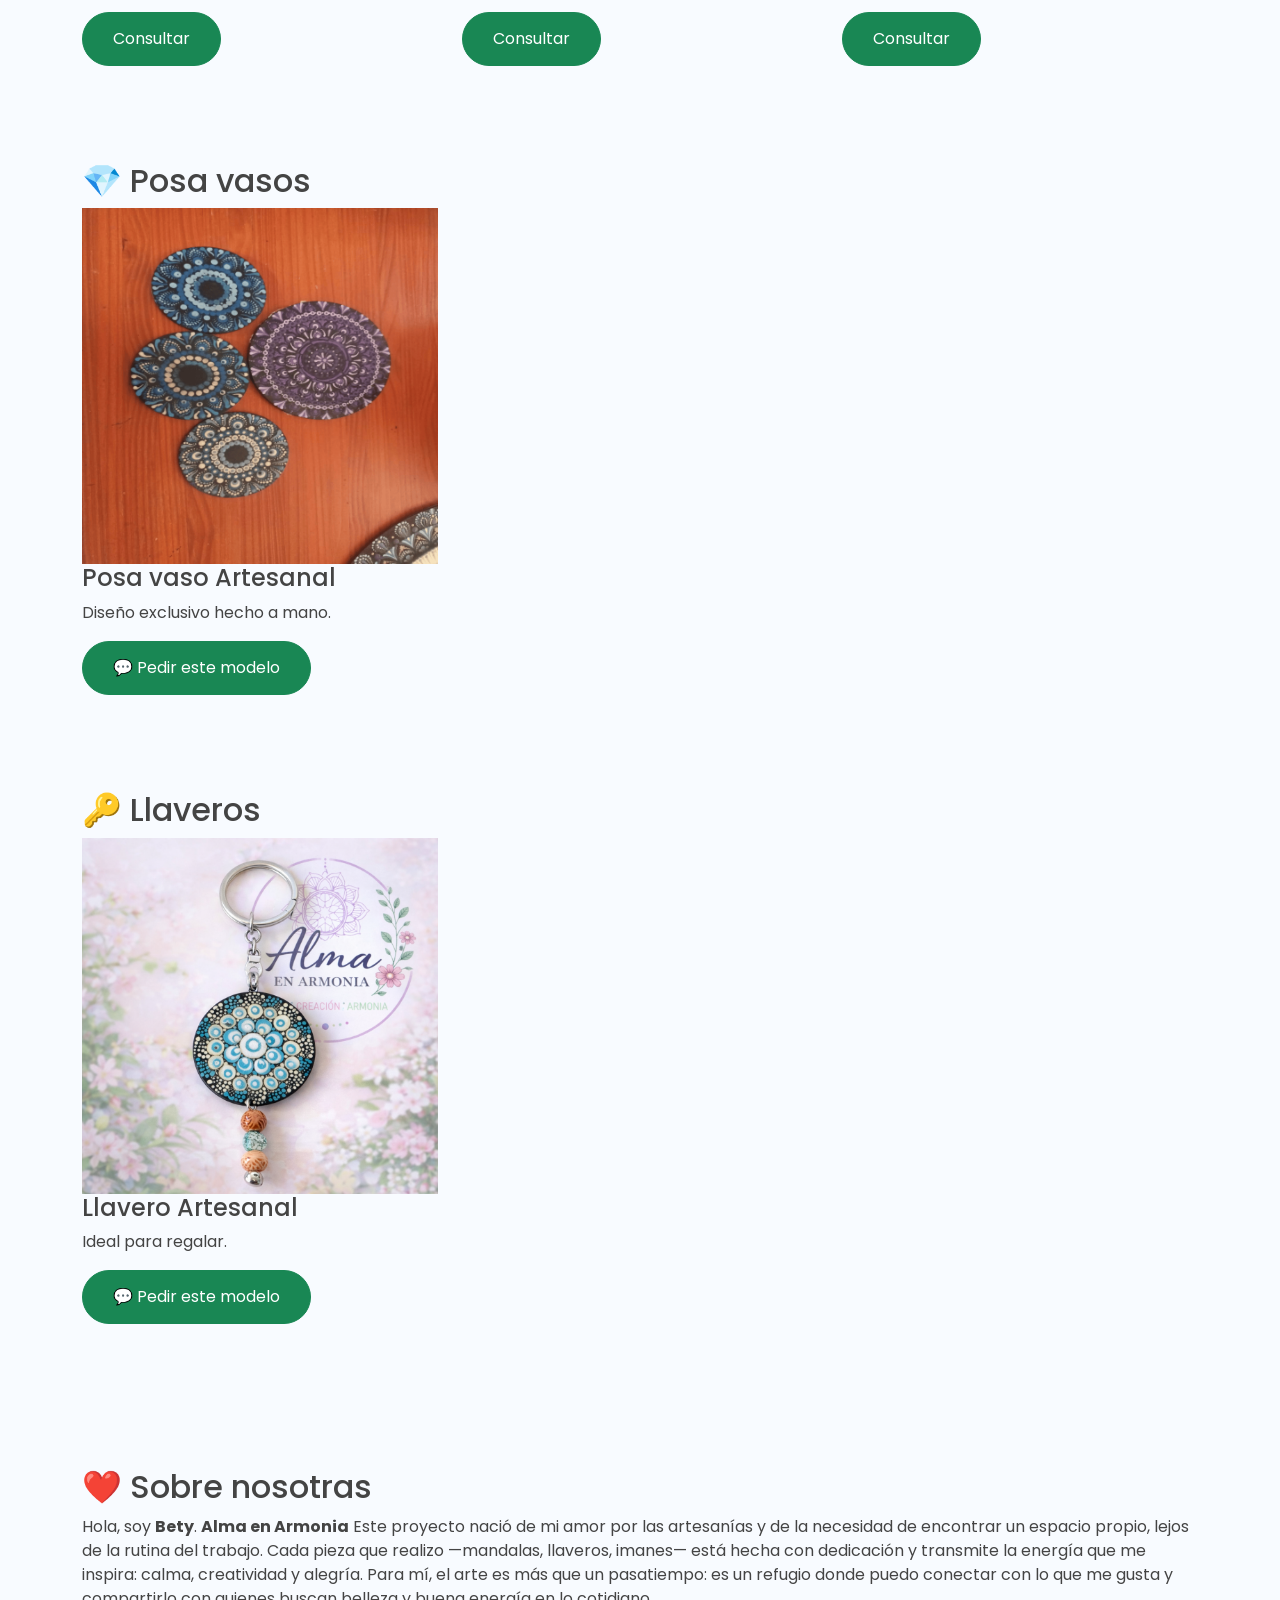
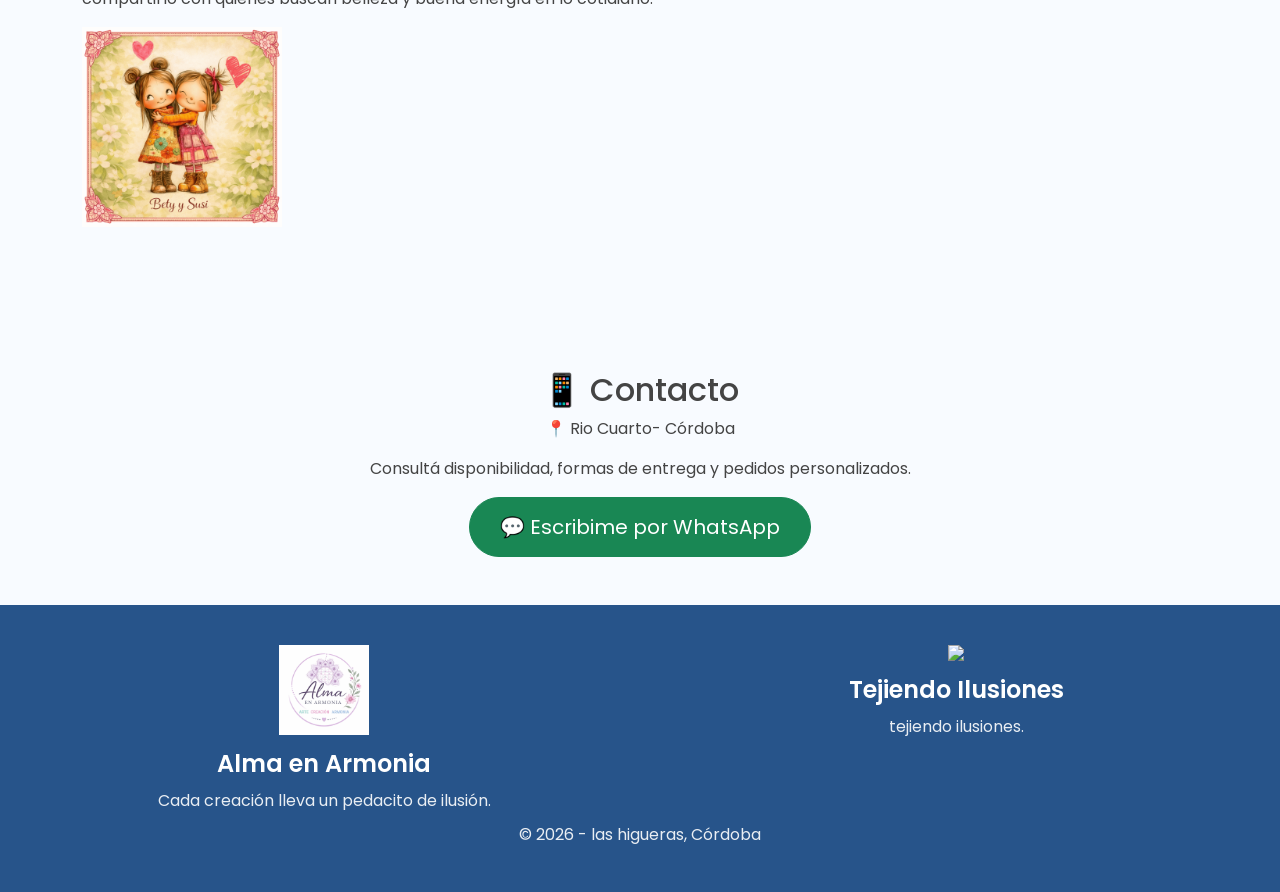
==== commit 3db3e6a5: "div" ====
--- a/index.html
+++ b/index.html
@@ -605,9 +605,10 @@
  Este proyecto nació de mi amor por las artesanías y de la necesidad de encontrar un espacio propio, lejos de la rutina del trabajo.
 
 Cada pieza que realizo —mandalas, llaveros, imanes— está hecha con dedicación y transmite la energía que me inspira: calma, creatividad y alegría. Para mí, el arte es más que un pasatiempo: es un refugio donde puedo conectar con lo que me gusta y compartirlo con quienes buscan belleza y buena energía en lo cotidiano.
-<img src="img/nosotras.png" alt="Bety y Susi" width="200" height="200">
-</p>
-
+<div>
+    <img src="img/nosotras.png" alt="Bety y Susi" width="200" height="200">
+</p>
+</div>
 </div>
 
 </section>
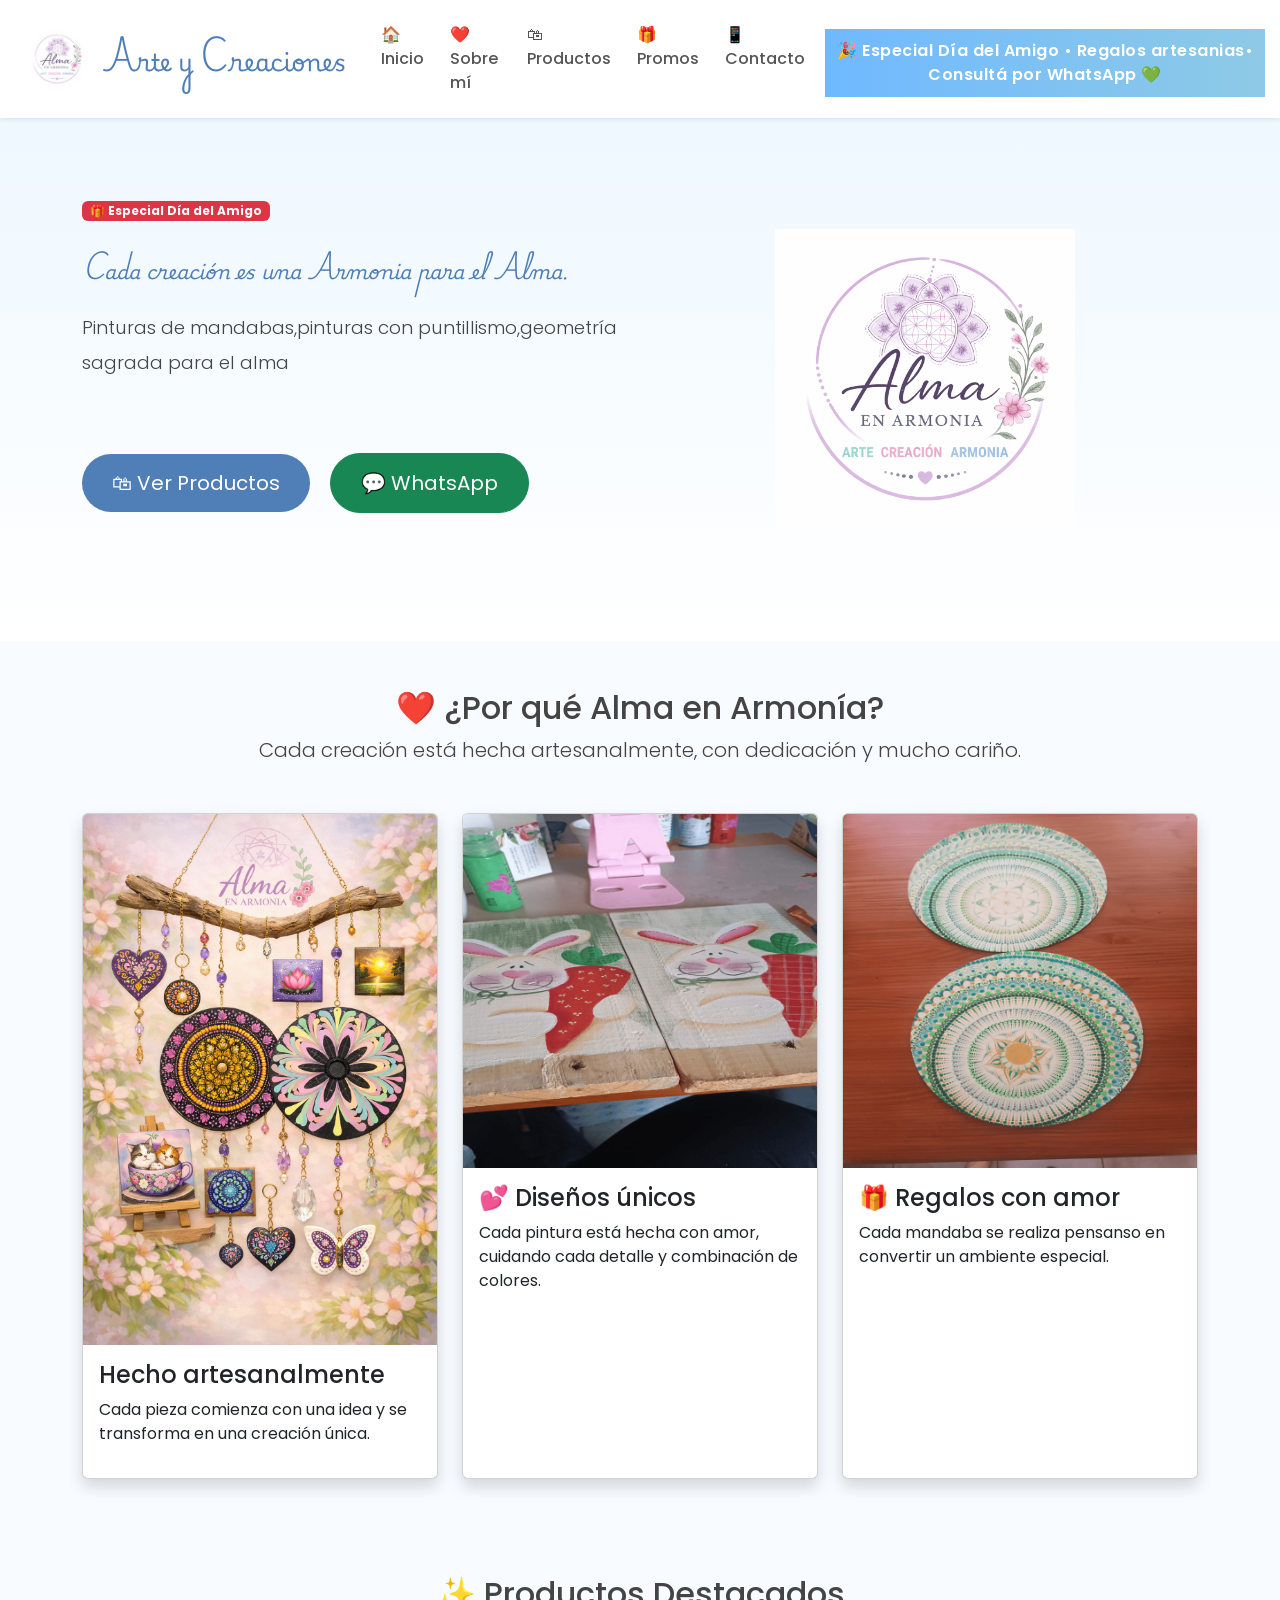
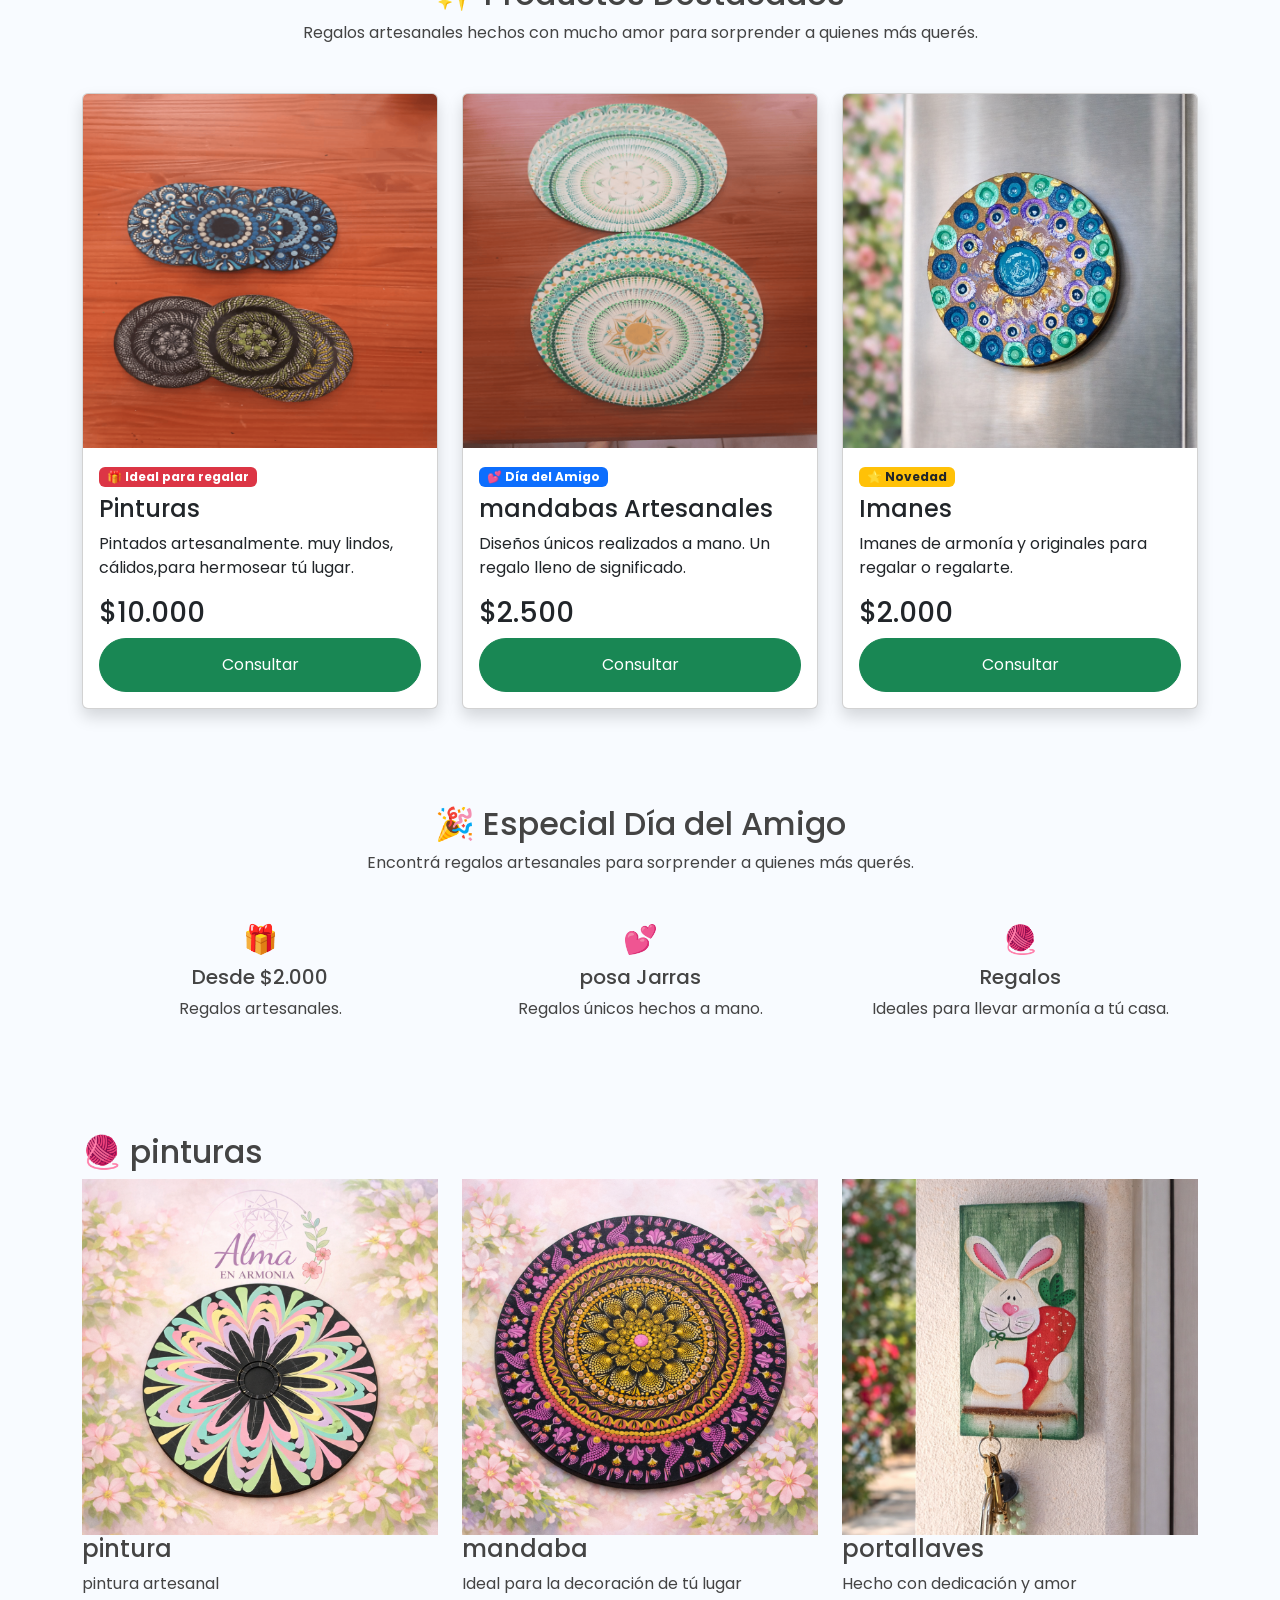
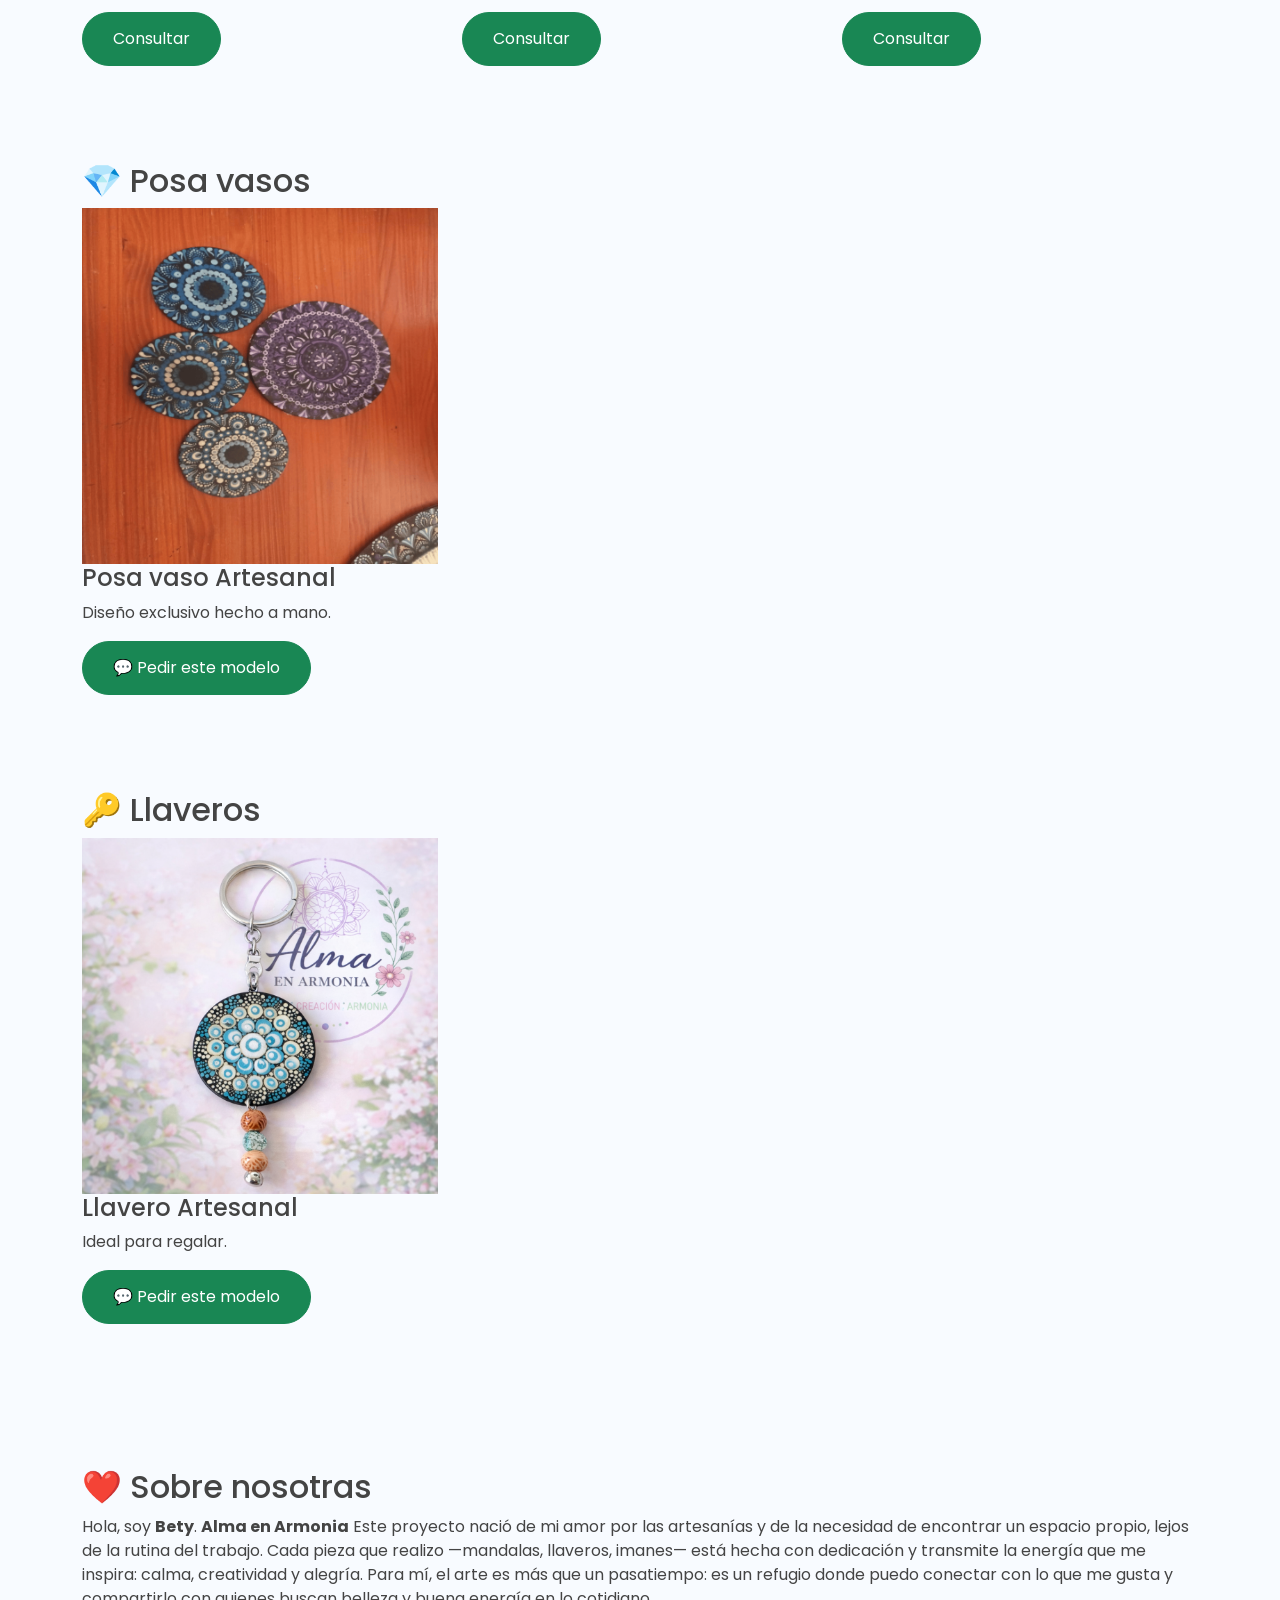
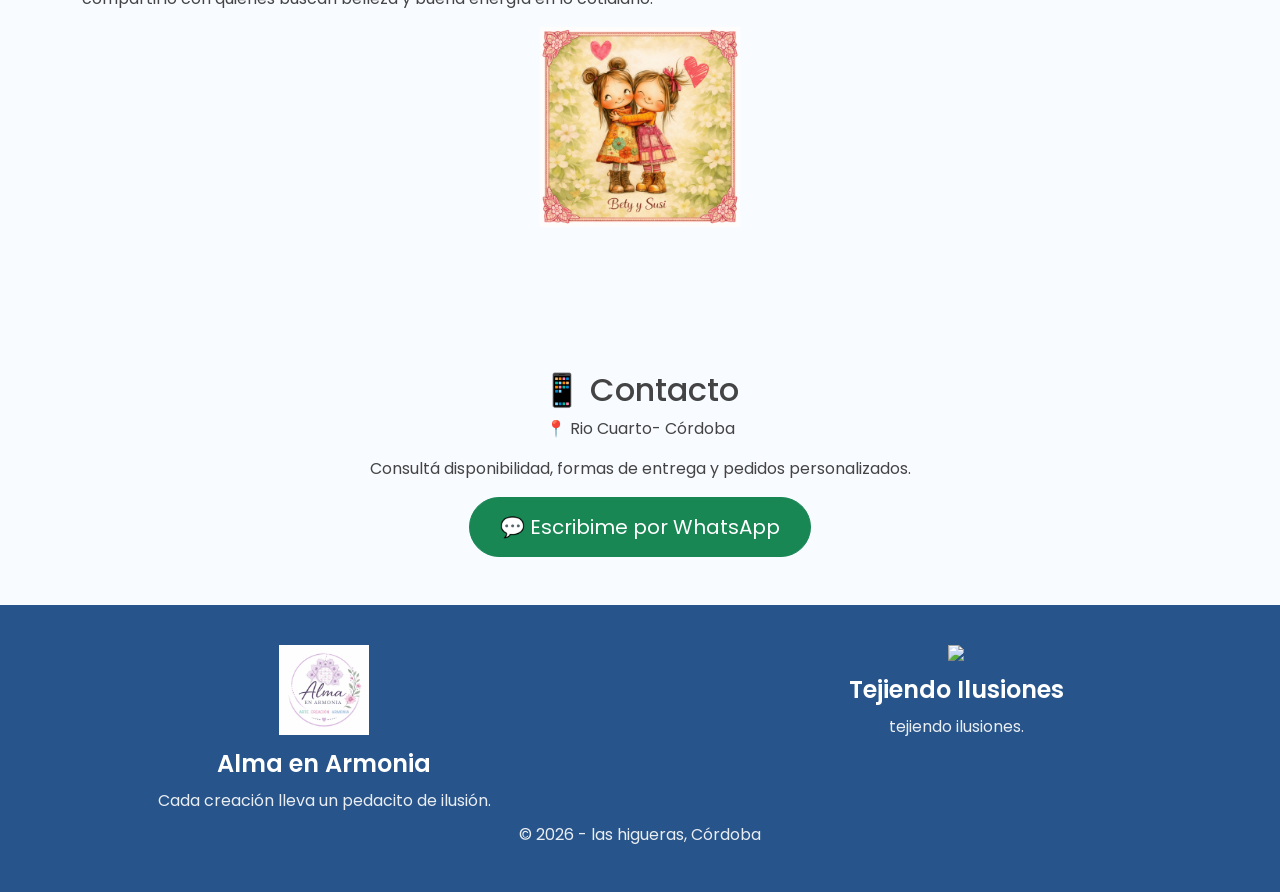
==== commit 54e4552a: "centrar foto" ====
--- a/index.html
+++ b/index.html
@@ -605,9 +605,10 @@
  Este proyecto nació de mi amor por las artesanías y de la necesidad de encontrar un espacio propio, lejos de la rutina del trabajo.
 
 Cada pieza que realizo —mandalas, llaveros, imanes— está hecha con dedicación y transmite la energía que me inspira: calma, creatividad y alegría. Para mí, el arte es más que un pasatiempo: es un refugio donde puedo conectar con lo que me gusta y compartirlo con quienes buscan belleza y buena energía en lo cotidiano.
-<div>
+</p>
+<div class="text-center">
     <img src="img/nosotras.png" alt="Bety y Susi" width="200" height="200">
-</p>
+
 </div>
 </div>
 
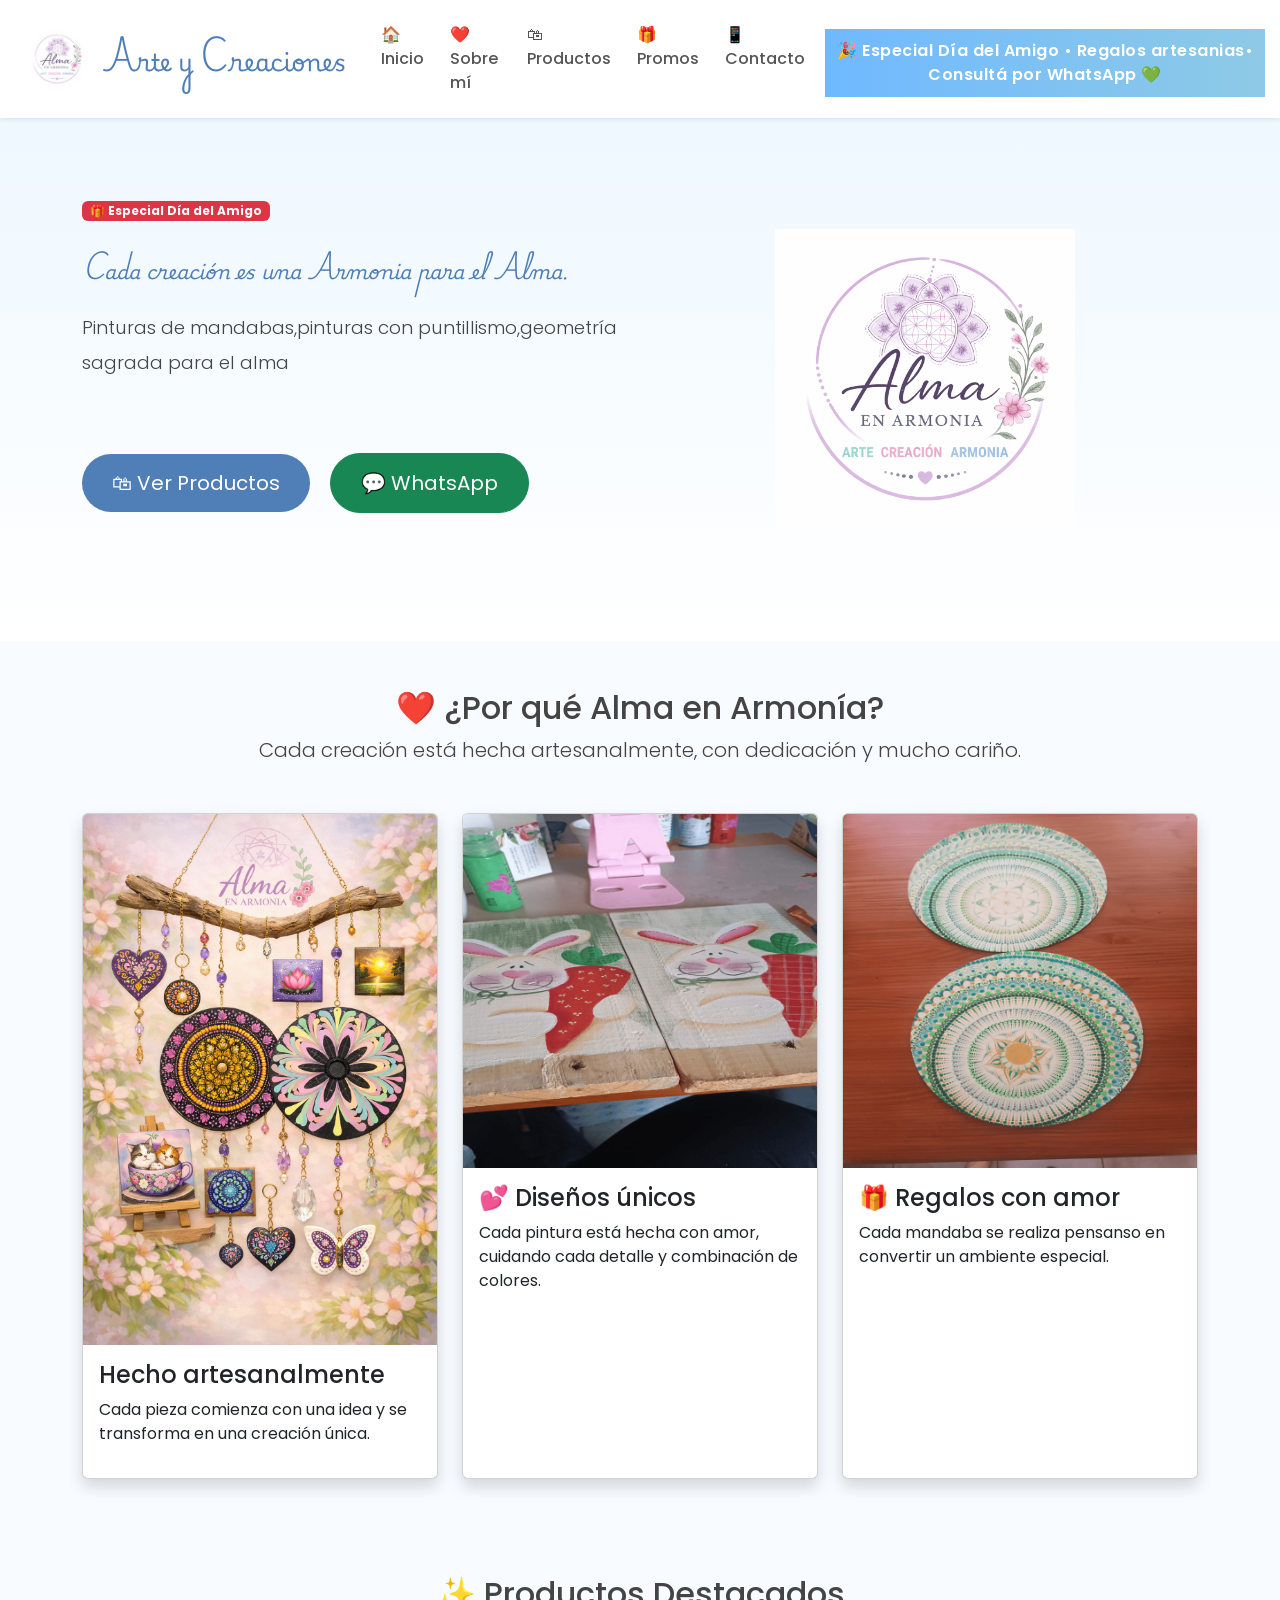
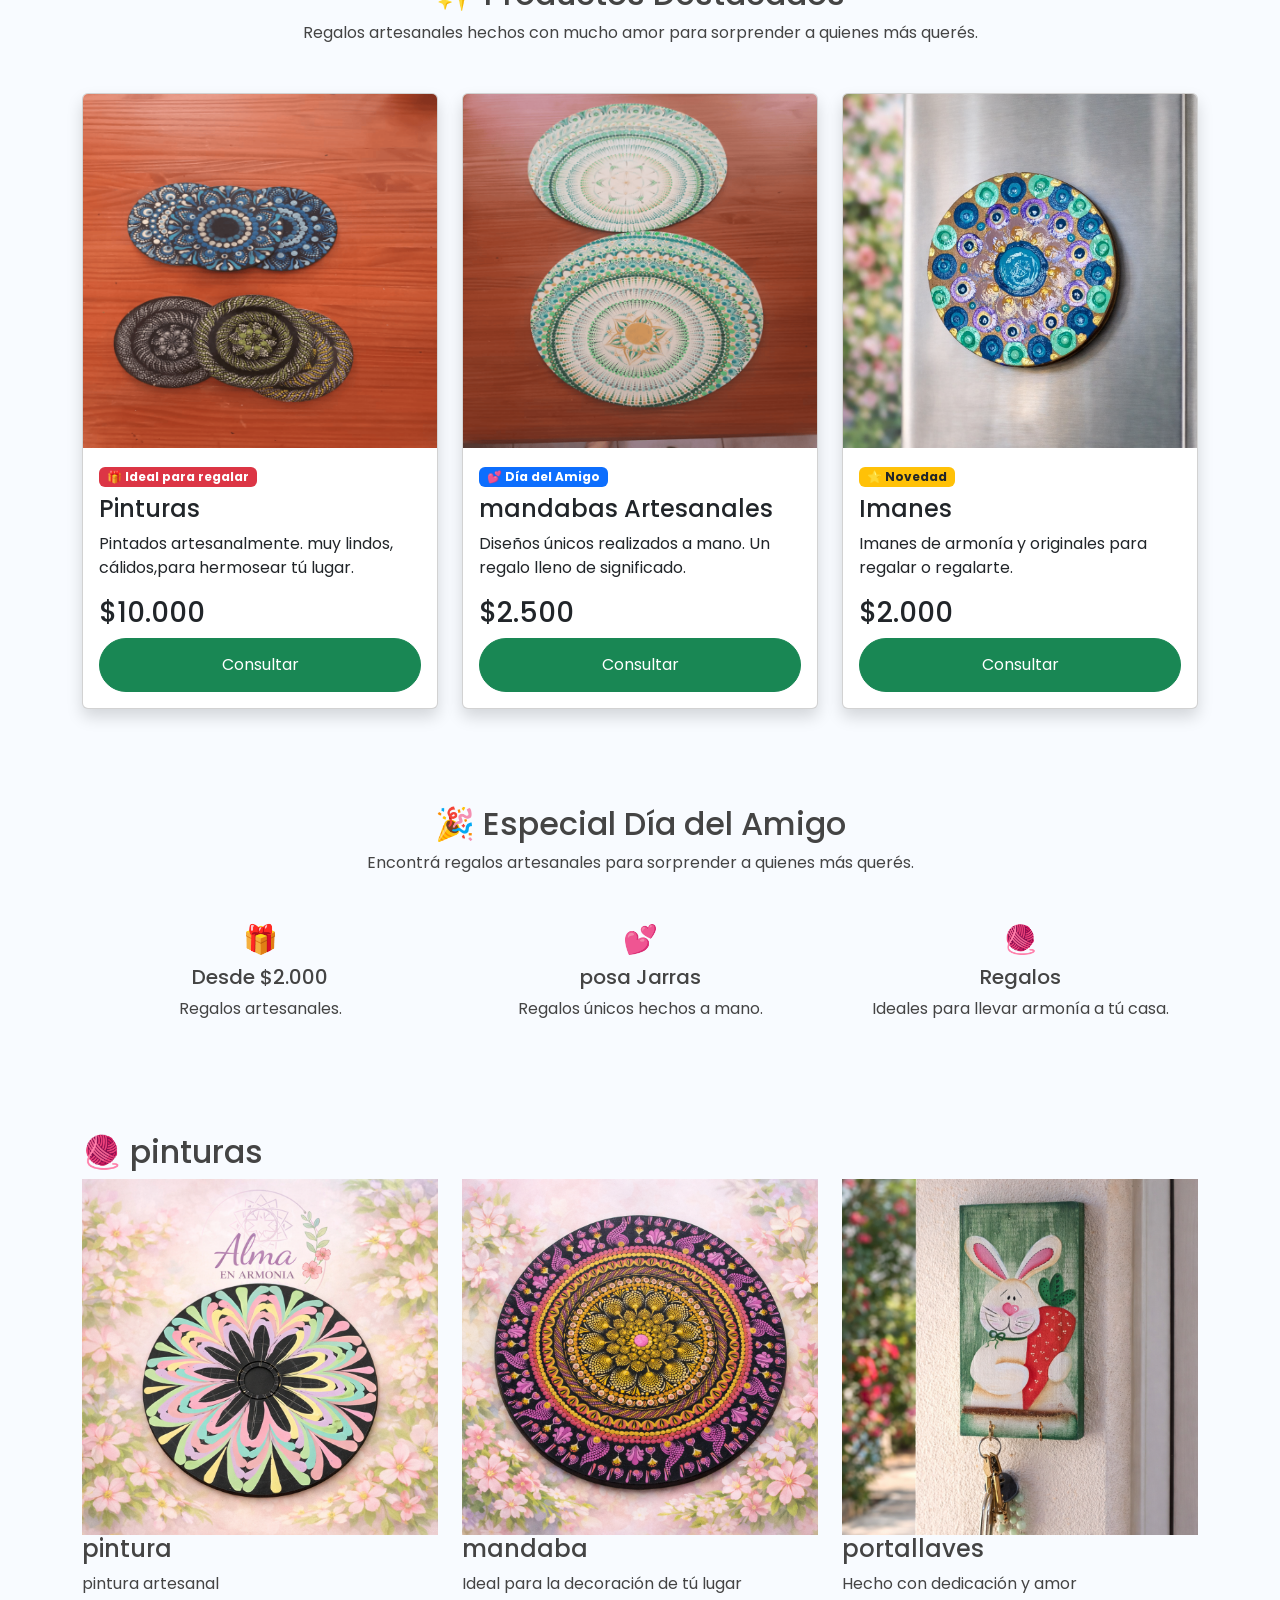
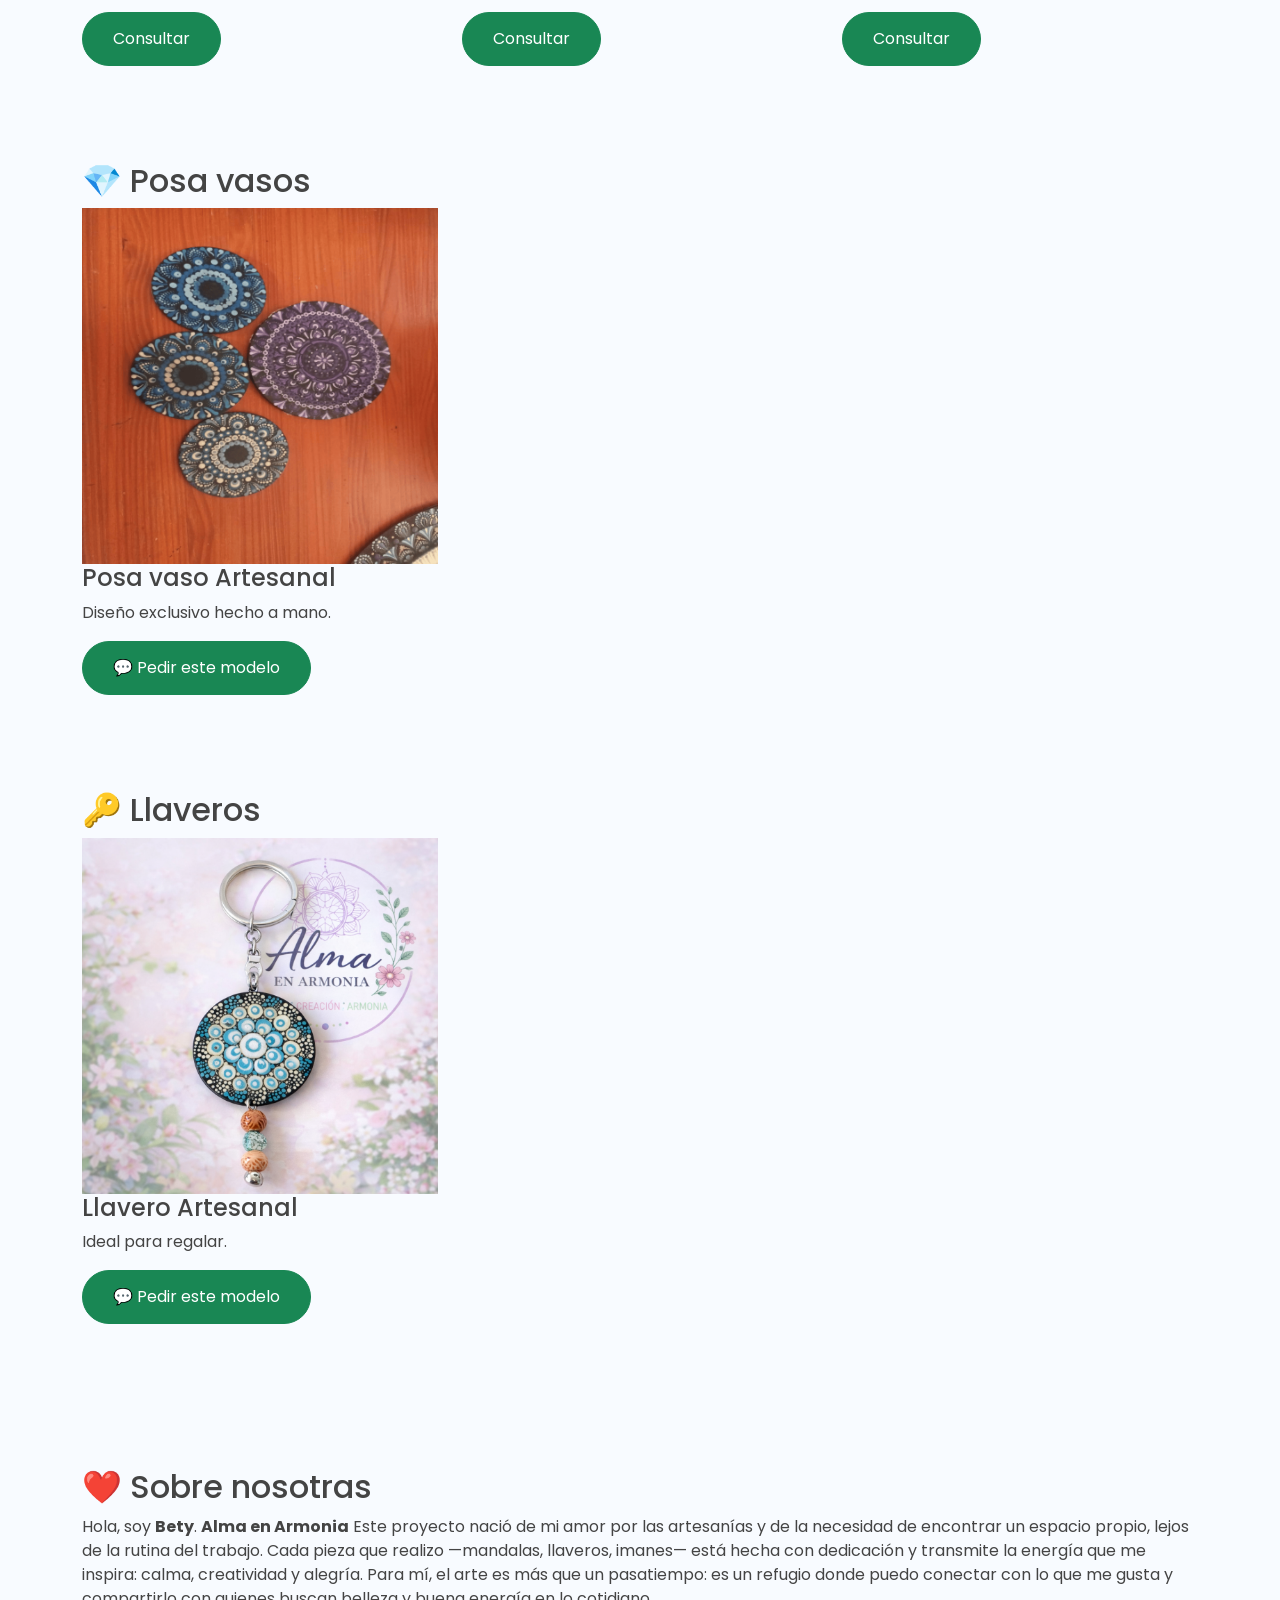
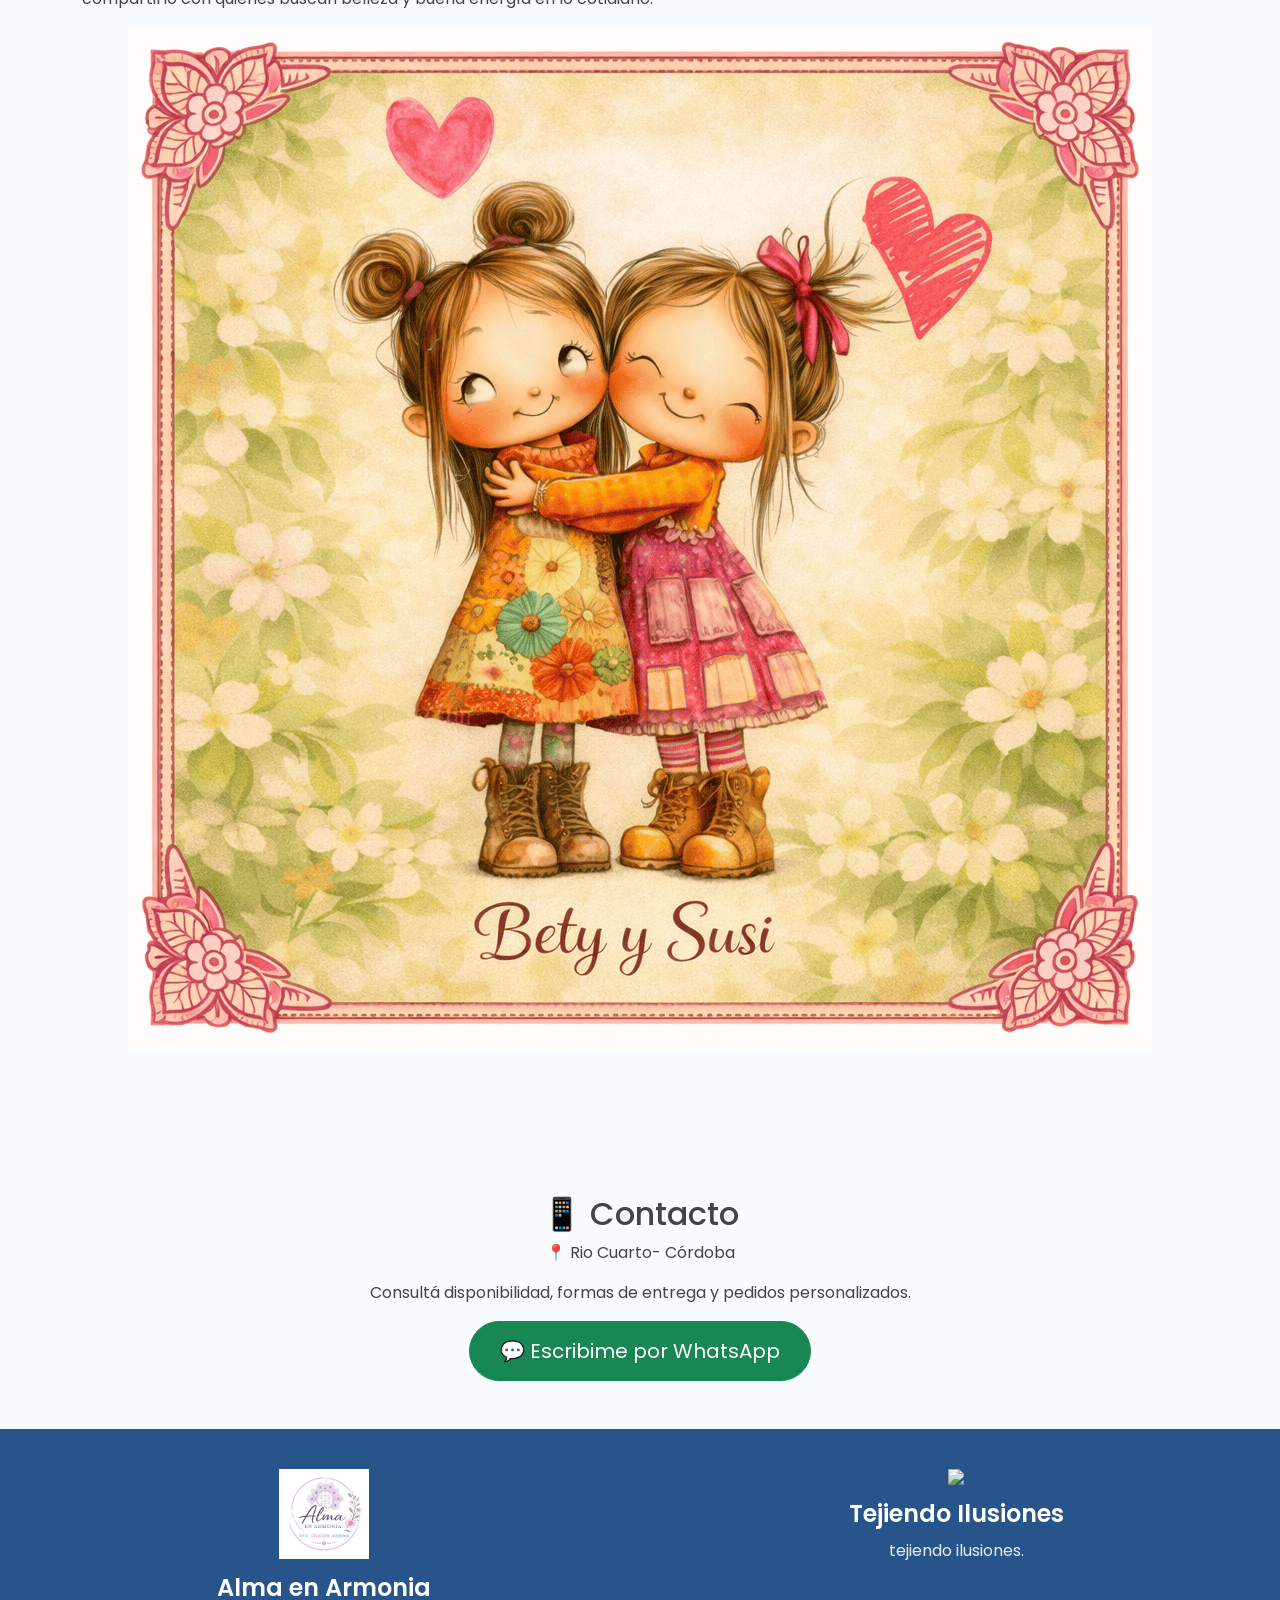
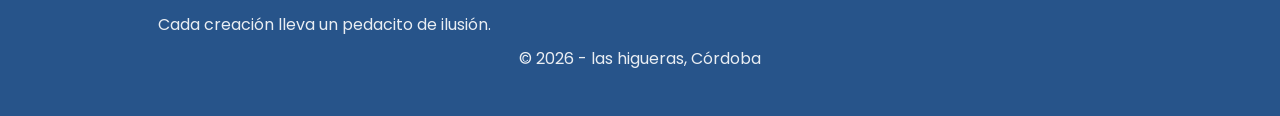
==== commit 15b968c1: "nosotras3" ====
--- a/index.html
+++ b/index.html
@@ -606,10 +606,10 @@
 
 Cada pieza que realizo —mandalas, llaveros, imanes— está hecha con dedicación y transmite la energía que me inspira: calma, creatividad y alegría. Para mí, el arte es más que un pasatiempo: es un refugio donde puedo conectar con lo que me gusta y compartirlo con quienes buscan belleza y buena energía en lo cotidiano.
 </p>
-<div class="text-center">
-    <img src="img/nosotras.png" alt="Bety y Susi" width="200" height="200">
-
-</div>
+
+    <!--<img src="img/nosotras.png" alt="Bety y Susi" width="200" height="200">-->
+    <img src="img/nosotras.png" class="d-block mx-auto img-fluid" alt="Logo">
+
 </div>
 
 </section>
